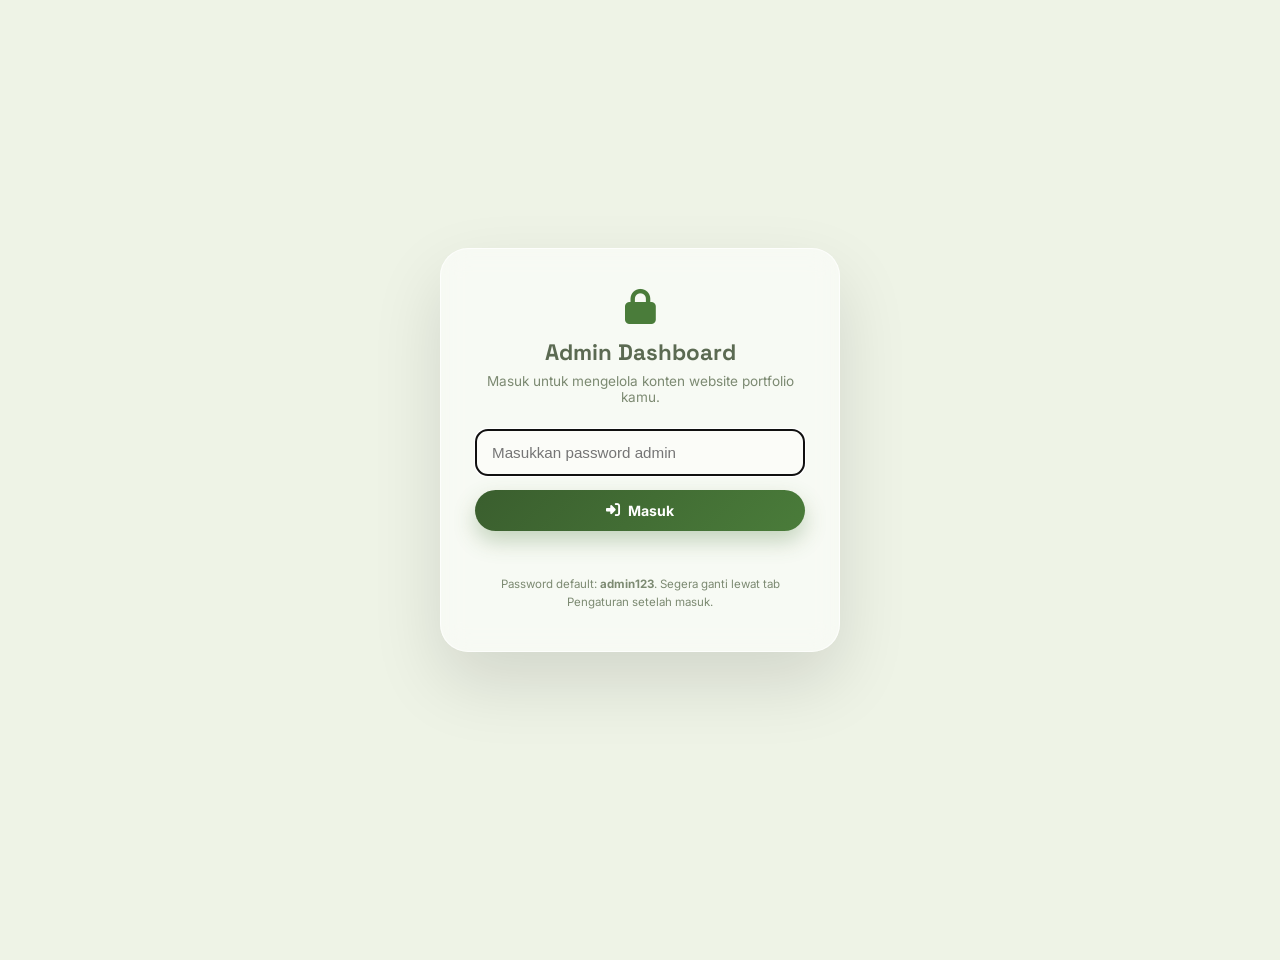
==== portfolio/admin.html @ 391df748 "dashboard admin" ====
<!DOCTYPE html>
<html lang="id">
<head>
<meta charset="UTF-8">
<meta name="viewport" content="width=device-width, initial-scale=1.0">
<title>Admin Dashboard — Rhiziqo Adjie Syahputra</title>
<meta name="robots" content="noindex, nofollow">

<link rel="preconnect" href="https://fonts.googleapis.com">
<link rel="preconnect" href="https://fonts.gstatic.com" crossorigin>
<link href="https://fonts.googleapis.com/css2?family=Space+Grotesk:wght@400;500;600;700&family=Inter:wght@400;500;600;700&display=swap" rel="stylesheet">
<link rel="stylesheet" href="https://cdnjs.cloudflare.com/ajax/libs/font-awesome/6.5.1/css/all.min.css">

<link rel="stylesheet" href="assets/css/style.css">
<link rel="stylesheet" href="assets/css/admin.css">
</head>
<body class="admin-body">

<!-- ===== LOGIN ===== -->
<div class="admin-login-wrap" id="loginWrap">
  <div class="admin-login-card">
    <i class="fa-solid fa-lock lock-icon"></i>
    <h1>Admin Dashboard</h1>
    <p class="sub">Masuk untuk mengelola konten website portfolio kamu.</p>
    <form id="loginForm">
      <input type="password" id="loginPassword" placeholder="Masukkan password admin" required autofocus>
      <button type="submit" class="btn-admin-primary">
        <i class="fa-solid fa-right-to-bracket"></i> Masuk
      </button>
    </form>
    <p class="admin-login-error" id="loginError"></p>
    <p class="admin-login-hint">Password default: <strong>admin123</strong>. Segera ganti lewat tab Pengaturan setelah masuk.</p>
  </div>
</div>

<!-- ===== DASHBOARD ===== -->
<div id="adminShell" style="display:none;">

  <div class="admin-topbar">
    <span class="logo">RAS — Admin Dashboard</span>
    <div class="admin-topbar-actions">
      <a href="index.html" target="_blank"><i class="fa-solid fa-arrow-up-right-from-square"></i> Lihat Website</a>
      <button id="logoutBtn"><i class="fa-solid fa-right-from-bracket"></i> Keluar</button>
    </div>
  </div>

  <div class="admin-shell" id="adminShellGrid">
    <aside class="admin-sidebar">
      <button class="admin-nav-btn active" data-panel="panel-profile"><i class="fa-solid fa-user"></i> Profil &amp; About</button>
      <button class="admin-nav-btn" data-panel="panel-contact"><i class="fa-solid fa-address-book"></i> Kontak</button>
      <button class="admin-nav-btn" data-panel="panel-experience"><i class="fa-solid fa-briefcase"></i> Experience</button>
      <button class="admin-nav-btn" data-panel="panel-projects"><i class="fa-solid fa-diagram-project"></i> Projects</button>
      <button class="admin-nav-btn" data-panel="panel-certificates"><i class="fa-solid fa-certificate"></i> Certificate</button>
      <button class="admin-nav-btn" data-panel="panel-skills"><i class="fa-solid fa-layer-group"></i> Skills</button>
      <button class="admin-nav-btn" data-panel="panel-publish"><i class="fa-solid fa-cloud-arrow-up"></i> Publish</button>
      <button class="admin-nav-btn" data-panel="panel-settings"><i class="fa-solid fa-gear"></i> Pengaturan</button>
    </aside>

    <main class="admin-main">

      <!-- ===== PROFILE & ABOUT ===== -->
      <section class="admin-panel active" id="panel-profile">
        <div class="admin-card">
          <h2>Identitas &amp; Statistik</h2>
          <p class="hint">Nama yang tampil di halaman Hero, path file CV, dan angka statistik di bagian About.</p>
          <div class="field-grid">
            <div class="field"><label>Nama Baris 1</label><input type="text" id="f_name1"></div>
            <div class="field"><label>Nama Baris 2</label><input type="text" id="f_name2"></div>
          </div>
          <div class="field">
            <label>Path File CV</label>
            <input type="text" id="f_cv">
            <small>Unggah file PDF ke folder <code>assets/</code> lalu tulis nama filenya di sini.</small>
          </div>
          <div class="field-grid">
            <div class="field"><label>Tahun Belajar</label><input type="number" id="f_stat_years"></div>
            <div class="field"><label>Project Selesai</label><input type="number" id="f_stat_projects"></div>
            <div class="field"><label>Sertifikat</label><input type="number" id="f_stat_certs"></div>
          </div>
        </div>

        <div class="admin-card">
          <h2>Teks Hero &amp; About</h2>
          <p class="hint">Isi untuk kedua bahasa (ID/EN) — tombol bahasa di navbar akan menampilkan versi yang sesuai.</p>
          <div class="tabs-lang">
            <button type="button" class="active" data-lang="id">Bahasa Indonesia</button>
            <button type="button" data-lang="en">English</button>
          </div>

          <div class="lang-block active" id="lang_id">
            <div class="field"><label>Sapaan (mis. "Halo, saya")</label><input type="text" id="f_id_greeting"></div>
            <div class="field"><label>Awalan Peran (mis. "We are")</label><input type="text" id="f_id_we"></div>
            <div class="field"><label>Peran Berjalan (pisahkan dengan koma)</label><input type="text" id="f_id_roles" placeholder="Web Development, Data Analyst, UI/UX Designer"></div>
            <div class="field"><label>Deskripsi Hero</label><textarea id="f_id_desc" rows="3"></textarea></div>
            <div class="field"><label>Paragraf About 1</label><textarea id="f_id_p1" rows="3"></textarea></div>
            <div class="field"><label>Paragraf About 2</label><textarea id="f_id_p2" rows="3"></textarea></div>
            <div class="field"><label>Teks Footer (hak cipta)</label><input type="text" id="f_id_footer"></div>
          </div>

          <div class="lang-block" id="lang_en">
            <div class="field"><label>Greeting (e.g. "Hello, I'm")</label><input type="text" id="f_en_greeting"></div>
            <div class="field"><label>Role Prefix (e.g. "I am a")</label><input type="text" id="f_en_we"></div>
            <div class="field"><label>Typed Roles (comma separated)</label><input type="text" id="f_en_roles"></div>
            <div class="field"><label>Hero Description</label><textarea id="f_en_desc" rows="3"></textarea></div>
            <div class="field"><label>About Paragraph 1</label><textarea id="f_en_p1" rows="3"></textarea></div>
            <div class="field"><label>About Paragraph 2</label><textarea id="f_en_p2" rows="3"></textarea></div>
            <div class="field"><label>Footer Text (copyright)</label><input type="text" id="f_en_footer"></div>
          </div>

          <div class="admin-actions-row">
            <button class="btn-admin-primary" id="saveProfileBtn"><i class="fa-solid fa-floppy-disk"></i> Simpan Profil &amp; About</button>
          </div>
        </div>
      </section>

      <!-- ===== CONTACT ===== -->
      <section class="admin-panel" id="panel-contact">
        <div class="admin-card">
          <h2>Informasi Kontak</h2>
          <p class="hint">Tampil di bagian Contact halaman utama.</p>
          <div class="field-grid">
            <div class="field"><label>Email</label><input type="text" id="f_email"></div>
            <div class="field"><label>Nomor Telepon</label><input type="text" id="f_phone"></div>
          </div>
          <div class="field"><label>Lokasi</label><input type="text" id="f_location"></div>
          <div class="field-grid">
            <div class="field"><label>LinkedIn URL</label><input type="text" id="f_linkedin"></div>
            <div class="field"><label>Instagram URL</label><input type="text" id="f_instagram"></div>
          </div>
          <div class="field"><label>GitHub URL</label><input type="text" id="f_github"></div>
          <div class="admin-actions-row">
            <button class="btn-admin-primary" id="saveContactBtn"><i class="fa-solid fa-floppy-disk"></i> Simpan Kontak</button>
          </div>
        </div>
      </section>

      <!-- ===== EXPERIENCE ===== -->
      <section class="admin-panel" id="panel-experience">
        <div class="admin-card">
          <h2>Experience &amp; Education</h2>
          <p class="hint">Urutan kartu di sini sama dengan urutan tampil di timeline halaman utama.</p>
          <div class="item-list" id="experienceList"></div>
          <div class="admin-actions-row">
            <button class="btn-admin-outline" id="addExperienceBtn"><i class="fa-solid fa-plus"></i> Tambah Pengalaman</button>
            <button class="btn-admin-primary" id="saveExperienceBtn"><i class="fa-solid fa-floppy-disk"></i> Simpan Semua Pengalaman</button>
          </div>
        </div>
      </section>

      <!-- ===== PROJECTS ===== -->
      <section class="admin-panel" id="panel-projects">
        <div class="admin-card">
          <h2>Projects</h2>
          <p class="hint">Gambar pertama pada daftar "URL Gambar" jadi thumbnail utama; sisanya bisa digeser di kartu project.</p>
          <div class="item-list" id="projectsList"></div>
          <div class="admin-actions-row">
            <button class="btn-admin-outline" id="addProjectBtn"><i class="fa-solid fa-plus"></i> Tambah Project</button>
            <button class="btn-admin-primary" id="saveProjectsBtn"><i class="fa-solid fa-floppy-disk"></i> Simpan Semua Project</button>
          </div>
        </div>
      </section>

      <!-- ===== CERTIFICATES ===== -->
      <section class="admin-panel" id="panel-certificates">
        <div class="admin-card">
          <h2>Certificate</h2>
          <p class="hint">Kategori menentukan filter di halaman utama, contoh: internship, training, certification.</p>
          <div class="item-list" id="certificatesList"></div>
          <div class="admin-actions-row">
            <button class="btn-admin-outline" id="addCertificateBtn"><i class="fa-solid fa-plus"></i> Tambah Sertifikat</button>
            <button class="btn-admin-primary" id="saveCertificatesBtn"><i class="fa-solid fa-floppy-disk"></i> Simpan Semua Sertifikat</button>
          </div>
        </div>
      </section>

      <!-- ===== SKILLS ===== -->
      <section class="admin-panel" id="panel-skills">
        <div class="admin-card">
          <h2>Tech Stack &amp; Software</h2>
          <p class="hint">Gunakan nama kelas ikon dari <a href="https://fontawesome.com/search" target="_blank" rel="noopener">Font Awesome</a>, contoh: fa-brands fa-react.</p>
          <div class="item-list" id="skillsList"></div>
          <div class="admin-actions-row">
            <button class="btn-admin-outline" id="addSkillBtn"><i class="fa-solid fa-plus"></i> Tambah Skill</button>
            <button class="btn-admin-primary" id="saveSkillsBtn"><i class="fa-solid fa-floppy-disk"></i> Simpan Semua Skill</button>
          </div>
        </div>
      </section>

      <!-- ===== PUBLISH ===== -->
      <section class="admin-panel" id="panel-publish">
        <div class="admin-card">
          <h2>Publish Perubahan</h2>
          <div class="warn-box">
            <strong>Penting:</strong> website ini adalah situs statis tanpa server/database. Semua perubahan di dashboard ini
            tersimpan di penyimpanan browser (localStorage) perangkat yang kamu pakai sekarang — jadi hanya kamu yang bisa
            melihatnya lewat browser ini, dan pengunjung lain belum melihat perubahan tersebut. Untuk membuat perubahan
            tampil permanen bagi semua orang, unduh file <code>data.js</code> terbaru lalu ganti file lama di server/hosting kamu.
          </div>
          <ol class="publish-steps">
            <li>Klik <strong>"Lihat Preview"</strong> untuk mengecek tampilan sebelum dipublikasikan.</li>
            <li>Klik <strong>"Unduh data.js"</strong> — file ini berisi semua konten terbaru (Experience, Projects, Certificate, Skills, teks ID/EN).</li>
            <li>Ganti file <code>assets/js/data.js</code> di folder website/hosting kamu dengan file yang baru diunduh.</li>
            <li>Upload ulang ke hosting (atau commit &amp; push jika pakai GitHub Pages/Netlify/Vercel).</li>
          </ol>
          <div class="admin-actions-row">
            <button class="btn-admin-outline" id="previewBtn"><i class="fa-solid fa-eye"></i> Lihat Preview</button>
            <button class="btn-admin-primary" id="downloadDataJsBtn"><i class="fa-solid fa-download"></i> Unduh data.js</button>
            <button class="btn-admin-danger" id="resetBtn"><i class="fa-solid fa-rotate-left"></i> Reset ke Default</button>
          </div>
        </div>
      </section>

      <!-- ===== SETTINGS ===== -->
      <section class="admin-panel" id="panel-settings">
        <div class="admin-card">
          <h2>Ganti Password Admin</h2>
          <p class="hint">Password hanya tersimpan di browser ini (bukan sistem login server). Gunakan sekadar sebagai penghalang ringan agar orang lain tidak iseng mengubah isi website.</p>
          <div class="field-grid">
            <div class="field"><label>Password Saat Ini</label><input type="password" id="f_current_pass"></div>
            <div class="field"><label>Password Baru</label><input type="password" id="f_new_pass"></div>
          </div>
          <div class="admin-actions-row">
            <button class="btn-admin-primary" id="changePassBtn"><i class="fa-solid fa-key"></i> Ganti Password</button>
          </div>
          <p class="admin-login-error" id="passMsg"></p>
        </div>
      </section>

    </main>
  </div>
</div>

<div class="admin-toast" id="adminToast"></div>

<script src="assets/js/data.js"></script>
<script src="assets/js/admin.js"></script>
</body>
</html>
---- portfolio/assets/css/style.css ----
:root{
  /* ---- color tokens (light) ---- */
  --bg: #eef3e6;
  --bg-soft: #e6eedb;
  --text-main: #f7faf2;
  --text-body: #5b6a52;
  --text-muted: #7c8a72;
  --accent: #5fd17a;
  --accent-2: #4a7c3a;
  --accent-dark: #3a5e2e;
  --card-bg: rgba(255,255,255,0.55);
  --card-border: rgba(255,255,255,0.7);
  --glow: rgba(95,209,122,0.55);
  --nav-bg: rgba(255,255,255,0.55);
  --hero-heading: #2c3a22;     

  --font-display: 'Space Grotesk', sans-serif;
  --font-body: 'Inter', sans-serif;

  --radius-lg: 28px;
  --radius-md: 18px;
  --radius-sm: 12px;
  --transition: .35s cubic-bezier(.4,0,.2,1);
}

[data-theme="dark"]{
  --bg: #0e140a;
  --bg-soft: #131c0c;
  --text-main: #f3f7ee;
  --text-body: #b9c4ad;
  --text-muted: #7e8c72;
  --accent: #6fe389;
  --accent-2: #5fd17a;
  --accent-dark: #2f4a26;
  --card-bg: rgba(255,255,255,0.04);
  --card-border: rgba(255,255,255,0.08);
  --glow: rgba(111,227,137,0.35);
  --nav-bg: rgba(20,28,14,0.6);
  --hero-heading: #f3f7ee;       
}

@media (max-width:700px){
  [data-theme="dark"]{
    --bg: #060a04;
    --bg-soft: #0a0f06;
    --card-bg: rgba(255,255,255,0.03);
  }
  [data-theme="dark"] .blob{opacity:.22;}
}

*{margin:0;padding:0;box-sizing:border-box;}
html{scroll-behavior:smooth;}
body{
  font-family: var(--font-body);
  background: var(--bg);
  color: var(--text-body);
  overflow-x:hidden;
  transition: background var(--transition), color var(--transition);
}
img{max-width:100%;display:block;}
a{text-decoration:none;color:inherit;}
ul{list-style:none;}
button{font-family:inherit;border:none;background:none;cursor:pointer;}

::selection{background:var(--accent);color:#0e140a;}

/* ---------------- background blobs ---------------- */
.bg-decor{position:fixed;inset:0;z-index:-2;overflow:hidden;pointer-events:none;}
.blob{position:absolute;border-radius:50%;filter:blur(90px);opacity:.5;}
.blob-1{width:520px;height:520px;background:var(--accent);top:-180px;left:-150px;animation:float1 18s ease-in-out infinite;}
.blob-2{width:480px;height:480px;background:var(--accent-2);bottom:-200px;right:-150px;animation:float2 20s ease-in-out infinite;}
@keyframes float1{0%,100%{transform:translate(0,0)}50%{transform:translate(60px,40px)}}
@keyframes float2{0%,100%{transform:translate(0,0)}50%{transform:translate(-50px,-40px)}}

/* ---------------- star + network canvas (seluruh halaman) ---------------- */
.star-canvas{
  position:fixed;inset:0;
  width:100vw;height:100vh;
  z-index:-1;
  pointer-events:none;
}

/* ---------------- social rail ---------------- */
.social-rail{
  position:fixed;left:42px;top:50%;transform:translateY(-50%);
  display:flex;flex-direction:column;align-items:center;gap:22px;
  z-index:40;
}
.social-rail a{
  width:42px;height:42px;border-radius:50%;
  border:1.5px solid var(--accent);
  display:flex;align-items:center;justify-content:center;
  color:var(--accent-dark);font-size:16px;
  transition:var(--transition);
}
[data-theme="dark"] .social-rail a{color:var(--accent);}
.social-rail a:hover{background:var(--accent);color:#0e140a;transform:translateY(-4px);}
.rail-line{width:1.5px;height:90px;background:linear-gradient(to bottom, var(--accent), transparent);}

@media (max-width:900px){.social-rail{display:none;}}

/* ================= NAVBAR ================= */
.navbar-wrap{position:fixed;top:18px;left:0;right:0;display:flex;justify-content:center;z-index:100;padding:0 20px;}
.navbar{
  width:100%;max-width:1140px;
  display:flex;align-items:center;justify-content:space-between;
  padding:14px 24px;border-radius:100px;
  background:var(--nav-bg);
  border:1px solid var(--card-border);
  backdrop-filter:blur(18px);-webkit-backdrop-filter:blur(18px);
  box-shadow:0 8px 30px rgba(0,0,0,0.06);
  transition:var(--transition);
}
.logo{
  font-family:var(--font-display);font-weight:700;font-size:1.4rem;letter-spacing:1px;
  background:linear-gradient(110deg, var(--accent-dark), var(--accent), var(--accent-2), var(--accent-dark));
  background-size:250% auto;
  -webkit-background-clip:text;background-clip:text;color:transparent;
  position:relative;display:inline-flex;align-items:center;gap:4px;
  animation:logoShimmer 5s linear infinite;
  transition:transform var(--transition), filter var(--transition);
}
.logo:hover{transform:scale(1.05);filter:drop-shadow(0 0 10px var(--glow));}
@keyframes logoShimmer{
  0%{background-position:0% center;}
  100%{background-position:250% center;}
}
.logo-dot{
  width:7px;height:7px;border-radius:50%;flex-shrink:0;
  background:var(--accent);box-shadow:0 0 10px var(--glow);
  animation:logoDotPulse 1.8s ease-in-out infinite;
}
@keyframes logoDotPulse{
  0%,100%{opacity:.45;transform:scale(.75);}
  50%{opacity:1;transform:scale(1.2);}
}
.nav-links{display:flex;gap:34px;}
.nav-link{
  font-size:.95rem;font-weight:500;color:var(--text-body);position:relative;padding-bottom:4px;
  transition:color var(--transition);
}
.nav-link::after{
  content:'';position:absolute;left:0;bottom:0;width:0;height:2px;background:var(--accent-2);
  transition:width var(--transition);
}
.nav-link:hover{color:var(--accent-dark);}
[data-theme="dark"] .nav-link:hover{color:var(--accent);}
.nav-link.active{color:var(--accent-dark);font-weight:600;}
[data-theme="dark"] .nav-link.active{color:var(--accent);}
.nav-link.active::after{width:100%;}

.nav-actions{display:flex;align-items:center;gap:10px;}
.icon-btn{
  width:38px;height:38px;border-radius:50%;display:flex;align-items:center;justify-content:center;
  color:var(--text-body);border:1px solid var(--card-border);transition:var(--transition);
}
.icon-btn:hover{background:var(--accent);color:#0e140a;}
.lang-btn{
  width:38px;height:38px;border-radius:50%;border:1px solid var(--card-border);
  font-size:.8rem;font-weight:700;color:var(--text-body);transition:var(--transition);
}
.lang-btn:hover{background:var(--accent);color:#0e140a;}

/* burger animasi jadi X saat menu terbuka */
.burger{display:none;flex-direction:column;gap:5px;width:26px;}
.burger span{height:2px;width:100%;background:var(--text-body);border-radius:2px;transition:var(--transition);transform-origin:center;}
.burger.open span:nth-child(1){transform:translateY(7px) rotate(45deg);}
.burger.open span:nth-child(2){opacity:0;}
.burger.open span:nth-child(3){transform:translateY(-7px) rotate(-45deg);}

@media (max-width:860px){
  .nav-links{
    position:absolute;top:calc(100% + 14px);left:0;right:0;
    flex-direction:column;background:var(--nav-bg);backdrop-filter:blur(18px);
    border-radius:24px;padding:18px;gap:14px;border:1px solid var(--card-border);
    box-shadow:0 12px 30px rgba(0,0,0,0.08);
    opacity:0;visibility:hidden;transform:translateY(-10px);
    transition:var(--transition);
  }
  .nav-links.open{opacity:1;visibility:visible;transform:translateY(0);}
  .burger{display:flex;}
}

/* ================= SECTION BASE ================= */
.section{
  max-width:1180px;margin:0 auto;padding:140px 24px 90px;position:relative;
}
.section-eyebrow{
  font-size:.85rem;letter-spacing:3px;text-transform:uppercase;color:var(--accent-dark);font-weight:600;margin-bottom:10px;
}
[data-theme="dark"] .section-eyebrow{color:var(--accent);}
.section-title{
  font-family:var(--font-display);font-size:2.4rem;color:var(--text-body);font-weight:700;
  margin-bottom:50px;position:relative;display:inline-block;padding-bottom:16px;
}
[data-theme="dark"] .section-title{color:var(--text-main);}
.section-title::after{
  content:'';position:absolute;left:0;bottom:0;width:64px;height:4px;border-radius:4px;
  background:linear-gradient(135deg,var(--accent-dark),var(--accent-2));
}
[data-theme="dark"] .section-title::after{background:linear-gradient(135deg,var(--accent-2),var(--accent));}
.subsection-title{
  font-family:var(--font-display);font-size:1.6rem;color:var(--text-body);font-weight:700;
  margin-bottom:24px;position:relative;display:inline-block;padding-bottom:12px;
}
[data-theme="dark"] .subsection-title{color:var(--text-main);}
.subsection-title::after{
  content:'';position:absolute;left:0;bottom:0;width:46px;height:3px;border-radius:4px;
  background:linear-gradient(135deg,var(--accent-dark),var(--accent-2));
}
[data-theme="dark"] .subsection-title::after{background:linear-gradient(135deg,var(--accent-2),var(--accent));}

/* ================= HERO ================= */
.hero{
  min-height:100vh;display:flex;align-items:center;justify-content:space-between;
  gap:40px;padding-top:170px;flex-wrap:wrap;
}
.hero-text{max-width:600px;}
.eyebrow{color:var(--text-muted);font-size:1.05rem;margin-bottom:12px;}
.hero-text h1{
  font-family:var(--font-display);font-weight:700;line-height:1.05;
}
/* Nama hero — otomatis menyesuaikan kontras tema terang/gelap */
.line-1{display:block;font-size:3.6rem;color:var(--hero-heading);transition:color var(--transition);}
.line-2{display:block;font-size:3.6rem;color:var(--accent-2);}
[data-theme="dark"] .line-2{color:var(--accent);}

.role-line{font-size:1.3rem;color:var(--text-body);margin:18px 0 16px;font-weight:500;min-height:1.6em;}
.typed-text{color:var(--accent-dark);font-weight:600;}
[data-theme="dark"] .typed-text{color:var(--accent);}
.cursor{display:inline-block;margin-left:2px;color:var(--accent-2);animation:blink 1s step-end infinite;}
@keyframes blink{50%{opacity:0;}}

.hero-desc{font-size:1.02rem;line-height:1.8;max-width:520px;margin-bottom:34px;}

.hero-actions{display:flex;gap:16px;flex-wrap:wrap;}
.btn{
  display:inline-flex;align-items:center;gap:10px;
  padding:15px 30px;border-radius:100px;font-weight:600;font-size:.95rem;
  transition:var(--transition);
}
.btn-primary{
  background:linear-gradient(135deg, var(--accent-dark), var(--accent-2));
  color:#f5fbf0;box-shadow:0 10px 25px rgba(74,124,58,0.35);
}
.btn-primary:hover{transform:translateY(-3px);box-shadow:0 14px 30px rgba(74,124,58,0.45);}
.btn-outline{
  background:transparent;color:var(--text-body);border:1.5px solid var(--card-border);
}
[data-theme="dark"] .btn-outline{color:var(--text-main);}
.btn-outline:hover{border-color:var(--accent-2);color:var(--accent-dark);transform:translateY(-3px);}
[data-theme="dark"] .btn-outline:hover{color:var(--accent);}
.btn.full{width:100%;justify-content:center;}

/* ---- foto hero: zona lebih besar agar "mendekat" terasa lebih cepat ---- */
.hero-photo-zone{padding:34px;flex-shrink:0;}
.hero-photo{position:relative;width:420px;height:420px;}
.photo-ring{
  width:100%;height:100%;border-radius:50%;overflow:hidden;position:relative;z-index:2;
  border:4px solid rgba(255,255,255,0.5);
  transition:transform .5s cubic-bezier(.4,0,.2,1), filter .5s ease;
}
.photo-ring img{width:100%;height:100%;object-fit:cover;}
.hero-photo-zone:hover .photo-ring{
  transform:scale(1.06);
  filter:saturate(1.35) brightness(1.1);
  box-shadow:0 0 50px var(--glow);
}
.ring-glow{
  position:absolute;inset:-14px;border-radius:50%;z-index:1;
  background:radial-gradient(circle, transparent 60%, var(--glow) 100%);
  filter:blur(10px);animation:pulseGlow 4s ease-in-out infinite;
  transition:opacity .5s, transform .5s;
}
.hero-photo-zone:hover .ring-glow{opacity:1;transform:scale(1.15);}
@keyframes pulseGlow{0%,100%{opacity:.6;transform:scale(1);}50%{opacity:1;transform:scale(1.03);}}
.ring-particle{position:absolute;border-radius:50%;background:var(--accent);opacity:.7;}
.p1{width:14px;height:14px;top:8%;right:4%;animation:orbit1 7s linear infinite;}
.p2{width:10px;height:10px;bottom:10%;left:0%;animation:orbit2 9s linear infinite;}
.p3{width:8px;height:8px;top:46%;right:-3%;animation:orbit1 11s linear infinite reverse;}
@keyframes orbit1{0%{transform:translate(0,0);}50%{transform:translate(14px,-18px);}100%{transform:translate(0,0);}}
@keyframes orbit2{0%{transform:translate(0,0);}50%{transform:translate(-12px,16px);}100%{transform:translate(0,0);}}

.scroll-cue{
  position:absolute;bottom:30px;left:50%;transform:translateX(-50%);
  width:40px;height:40px;border-radius:50%;border:1.5px solid var(--card-border);
  display:flex;align-items:center;justify-content:center;color:var(--text-muted);
  animation:bounce 2s ease-in-out infinite;
}
@keyframes bounce{0%,100%{transform:translate(-50%,0);}50%{transform:translate(-50%,8px);}}

@media (max-width:1000px){
  .hero{flex-direction:column-reverse;text-align:center;padding-top:150px;justify-content:center;}
  .hero-text{max-width:100%;}
  .hero-desc{margin-left:auto;margin-right:auto;}
  .hero-actions{justify-content:center;}
  .hero-photo{width:280px;height:280px;}
  .line-1,.line-2{font-size:2.6rem;}
}

.about-frame{
  position:relative;
  display:grid;grid-template-columns:360px 1fr;gap:50px;align-items:center;
  background:var(--card-bg);border:1px solid var(--card-border);border-radius:var(--radius-lg);
  padding:34px;backdrop-filter:blur(12px);
  transition:box-shadow .25s ease, border-color .25s ease, transform .15s ease-out;
  will-change:transform;
}
.about-frame:hover{box-shadow:0 30px 70px rgba(0,0,0,0.16);border-color:var(--card-border);}
.frame-glow{
  position:absolute;inset:0;border-radius:inherit;z-index:0;pointer-events:none;
  background:radial-gradient(480px circle at var(--mx,50%) var(--my,50%), var(--glow), transparent 65%);
  opacity:0;transition:opacity .35s ease;
}
.about-frame:hover .frame-glow{opacity:1;}
.about-frame-photo,.about-frame-content{position:relative;z-index:1;}
.about-frame-photo img{
  width:100%;aspect-ratio:5/6;object-fit:cover;border-radius:var(--radius-md);
}
.about-stats{display:flex;justify-content:space-between;margin-top:18px;}
.stat{text-align:center;}
.stat-num{display:block;font-family:var(--font-display);font-size:1.8rem;font-weight:700;color:var(--accent-dark);}
[data-theme="dark"] .stat-num{color:var(--accent);}
.stat-label{font-size:.78rem;color:var(--text-muted);}

.about-frame-content p{margin-bottom:18px;line-height:1.85;}

@media (max-width:860px){
  .about-frame{grid-template-columns:1fr;transform:none !important;padding:26px;}
}

/* ================= SKILLS / TECH STACK & SOFTWARE ================= */
.skills-section{margin-top:90px;}
.skills-grid{grid-template-columns:repeat(auto-fill, minmax(155px,1fr));}
.skill-card{
  position:relative;background:var(--card-bg);border:1px solid var(--card-border);
  border-radius:var(--radius-md);padding:26px 16px;text-align:center;
  transition:var(--transition);overflow:hidden;
}
.skill-card:hover{transform:translateY(-7px);box-shadow:0 18px 36px rgba(0,0,0,0.12);border-color:var(--accent-2);}
.skill-card i{font-size:2rem;margin-bottom:14px;display:block;transition:var(--transition);}
.skill-card:hover i{transform:scale(1.18) rotate(-4deg);}
.skill-name{font-weight:600;font-size:.9rem;color:var(--text-body);margin-bottom:12px;display:block;}
[data-theme="dark"] .skill-name{color:var(--text-main);}
.skill-level{
  display:inline-block;font-size:.65rem;font-weight:700;letter-spacing:.5px;text-transform:uppercase;
  padding:4px 13px;border-radius:100px;
}
.skill-level.beginner{background:rgba(124,138,114,.18);color:var(--text-muted);}
.skill-level.intermediate{background:rgba(74,124,58,.16);color:var(--accent-dark);}
[data-theme="dark"] .skill-level.intermediate{color:var(--accent);background:rgba(111,227,137,.14);}
.skill-level.advanced{background:rgba(95,209,122,.2);color:var(--accent-2);}
.skill-level.expert{background:linear-gradient(135deg,var(--accent-dark),var(--accent-2));color:#fff;}

/* ================= FILTER BAR (dipakai: skills, projects, certificate) ================= */
.filter-bar{display:flex;gap:12px;margin-bottom:36px;flex-wrap:wrap;}
.filter-btn{
  padding:10px 22px;border-radius:100px;border:1px solid var(--card-border);
  font-size:.85rem;font-weight:600;color:var(--text-body);transition:var(--transition);
}
[data-theme="dark"] .filter-btn{color:var(--text-main);}
.filter-btn.active, .filter-btn:hover{background:var(--accent-2);color:#fff;border-color:var(--accent-2);}

.grid{display:grid;gap:30px;}

/* ================= EXPERIENCE — ZIG-ZAG TIMELINE ================= */
.timeline{position:relative;padding:30px 0 10px;}
.timeline::before{
  content:'';position:absolute;left:50%;top:0;bottom:0;width:2px;transform:translateX(-50%);
  background:linear-gradient(to bottom, transparent, var(--accent-2) 8%, var(--accent-2) 92%, transparent);
}
.timeline-item{position:relative;width:50%;padding-bottom:64px;}
.timeline-item:last-child{padding-bottom:0;}
.timeline-item:nth-child(odd){padding-right:55px;text-align:right;}
.timeline-item:nth-child(even){margin-left:50%;padding-left:55px;text-align:left;}

.timeline-dot{
  position:absolute;top:30px;width:26px;height:26px;border-radius:50%;
  background:var(--bg);border:3px solid var(--accent-2);display:flex;align-items:center;justify-content:center;
  color:var(--accent-2);font-size:.75rem;z-index:2;box-shadow:0 0 0 6px var(--glow);
}
.timeline-item:nth-child(odd) .timeline-dot{right:-13px;}
.timeline-item:nth-child(even) .timeline-dot{left:-13px;}

.timeline-card{
  text-align:left;display:inline-block;width:100%;
  background:var(--card-bg);border:1px solid var(--card-border);border-radius:var(--radius-md);
  padding:26px 28px;backdrop-filter:blur(10px);transition:var(--transition);position:relative;
}
.timeline-item:nth-child(odd) .timeline-card:hover{transform:translateX(-6px);}
.timeline-item:nth-child(even) .timeline-card:hover{transform:translateX(6px);}
.timeline-card:hover{box-shadow:0 18px 36px rgba(0,0,0,0.1);border-color:var(--accent-2);}

.timeline-icon{
  width:42px;height:42px;border-radius:12px;margin-bottom:14px;
  background:linear-gradient(135deg, var(--accent-dark), var(--accent-2));
  display:flex;align-items:center;justify-content:center;color:#fff;font-size:1.1rem;
}
.timeline-year{font-size:.78rem;font-weight:700;color:var(--accent-dark);letter-spacing:1px;text-transform:uppercase;}
[data-theme="dark"] .timeline-year{color:var(--accent);}
.timeline-title{font-family:var(--font-display);font-size:1.2rem;font-weight:700;margin:6px 0 2px;color:var(--text-body);}
[data-theme="dark"] .timeline-title{color:var(--text-main);}
.timeline-role{font-size:.88rem;color:var(--accent-dark);font-weight:600;margin-bottom:10px;display:block;}
[data-theme="dark"] .timeline-role{color:var(--accent);}
.timeline-desc{font-size:.92rem;line-height:1.7;margin-bottom:14px;}
.timeline-tags{display:flex;flex-wrap:wrap;gap:8px;}
.timeline-item:nth-child(odd) .timeline-tags{justify-content:flex-end;}
.timeline-tags span{
  font-size:.7rem;font-weight:600;padding:5px 12px;border-radius:100px;
  background:var(--bg-soft);color:var(--accent-dark);
}
[data-theme="dark"] .timeline-tags span{color:var(--accent);}

@media (max-width:760px){
  .timeline::before{left:20px;}
  .timeline-item, .timeline-item:nth-child(odd), .timeline-item:nth-child(even){
    width:100%;margin-left:0;text-align:left !important;padding-left:50px !important;padding-right:0 !important;
  }
  .timeline-item:nth-child(odd) .timeline-dot,.timeline-item:nth-child(even) .timeline-dot{left:8px;right:auto;}
  .timeline-item:nth-child(odd) .timeline-tags{justify-content:flex-start;}
  .timeline-item:nth-child(odd) .timeline-card:hover,.timeline-item:nth-child(even) .timeline-card:hover{transform:translateX(4px);}
}

/* ================= PROJECTS — CAROUSEL ================= */
.carousel-wrap{position:relative;display:flex;align-items:center;gap:18px;}
.carousel-track{
  display:flex;gap:30px;overflow-x:auto;scroll-behavior:smooth;scroll-snap-type:x mandatory;
  padding:6px 4px 22px;flex:1;scrollbar-width:none;
}
.carousel-track::-webkit-scrollbar{display:none;}
.carousel-track .project-card{flex:0 0 400px;scroll-snap-align:start;}
.carousel-arrow{
  width:48px;height:48px;border-radius:50%;flex-shrink:0;
  background:var(--card-bg);border:1px solid var(--card-border);
  display:flex;align-items:center;justify-content:center;color:var(--text-body);
  transition:var(--transition);
}
[data-theme="dark"] .carousel-arrow{color:var(--text-main);}
.carousel-arrow:hover{background:var(--accent-2);color:#fff;border-color:var(--accent-2);}
@media (max-width:900px){
  .carousel-track .project-card{flex-basis:340px;}
}
@media (max-width:700px){
  .carousel-arrow{display:none;}
  .carousel-track{gap:18px;padding:6px 2px 18px;}
  .carousel-track .project-card{flex:0 0 100%;}
}

.project-card{
  background:var(--card-bg);border:1px solid var(--card-border);border-radius:var(--radius-md);
  overflow:hidden;transition:var(--transition);
}
.project-card:hover{transform:translateY(-8px);box-shadow:0 18px 40px rgba(0,0,0,0.1);}
.project-thumb{aspect-ratio:16/10;overflow:hidden;position:relative;}
.project-thumb img{width:100%;height:100%;object-fit:cover;transition:transform .5s ease;}
.project-card:hover .project-thumb img{transform:scale(1.05);}

/* tombol slide gambar internal (di tengah card, seperti referensi) */
.thumb-arrow{
  position:absolute;top:50%;transform:translateY(-50%);width:38px;height:38px;border-radius:50%;
  background:rgba(14,20,10,0.55);color:#fff;display:flex;align-items:center;justify-content:center;
  font-size:.85rem;z-index:3;opacity:0;transition:var(--transition);
}
.project-thumb:hover .thumb-arrow{opacity:1;}
.thumb-arrow.left{left:12px;}
.thumb-arrow.right{right:12px;}
.thumb-arrow:hover{background:var(--accent-2);}
.thumb-dots{
  position:absolute;bottom:10px;left:0;right:0;display:flex;justify-content:center;gap:6px;z-index:3;
}
.thumb-dots .dot{width:6px;height:6px;border-radius:50%;background:rgba(255,255,255,0.55);transition:var(--transition);}
.thumb-dots .dot.active{background:#fff;width:18px;border-radius:4px;}

.project-body{padding:24px 26px;}
.project-title{font-family:var(--font-display);font-size:1.15rem;font-weight:700;margin-bottom:8px;color:var(--text-body);}
[data-theme="dark"] .project-title{color:var(--text-main);}
.project-desc{font-size:.9rem;line-height:1.65;margin-bottom:16px;}
.project-tags{display:flex;gap:8px;flex-wrap:wrap;margin-bottom:18px;}
.project-tags span{
  font-size:.72rem;font-weight:600;padding:5px 12px;border-radius:100px;
  background:var(--bg-soft);color:var(--accent-dark);
}
[data-theme="dark"] .project-tags span{color:var(--accent);}
.project-links{display:flex;gap:18px;}
.project-links a{font-size:.85rem;font-weight:600;color:var(--accent-dark);display:flex;align-items:center;gap:6px;}
[data-theme="dark"] .project-links a{color:var(--accent);}
.project-links a:hover{text-decoration:underline;}

/* ================= CERTIFICATE ================= */
.certificate-grid{grid-template-columns:repeat(2,1fr);}
@media (max-width:760px){.certificate-grid{grid-template-columns:1fr;}}

.cert-card{
  background:var(--card-bg);border:1px solid var(--card-border);border-radius:var(--radius-md);
  overflow:hidden;cursor:pointer;transition:var(--transition);
}
.cert-card:hover{transform:translateY(-8px);box-shadow:0 18px 40px rgba(0,0,0,0.1);}
.cert-thumb{aspect-ratio:16/10;overflow:hidden;position:relative;}
.cert-thumb img{width:100%;height:100%;object-fit:cover;transition:transform .5s ease;}
.cert-card:hover .cert-thumb img{transform:scale(1.06);}
.cert-thumb::after{
  content:'\f00e';font-family:"Font Awesome 6 Free";font-weight:900;
  position:absolute;inset:0;display:flex;align-items:center;justify-content:center;
  font-size:1.6rem;color:#fff;background:rgba(0,0,0,0.35);opacity:0;transition:var(--transition);
}
.cert-card:hover .cert-thumb::after{opacity:1;}
.cert-badge{
  position:absolute;top:14px;left:14px;z-index:2;
  font-size:.66rem;font-weight:700;text-transform:uppercase;letter-spacing:.5px;
  padding:5px 13px;border-radius:100px;background:rgba(20,28,14,0.65);color:#fff;
}
.cert-body{padding:20px 24px;}
.cert-title{font-family:var(--font-display);font-weight:700;font-size:1.05rem;margin-bottom:6px;color:var(--text-body);}
[data-theme="dark"] .cert-title{color:var(--text-main);}
.cert-meta{font-size:.8rem;color:var(--accent-dark);font-weight:600;}
[data-theme="dark"] .cert-meta{color:var(--accent);}
.cert-desc{font-size:.86rem;line-height:1.65;margin-top:10px;color:var(--text-body);}

/* lightbox */
.lightbox{
  position:fixed;inset:0;background:rgba(0,0,0,0.85);display:flex;align-items:center;justify-content:center;
  z-index:999;opacity:0;visibility:hidden;transition:var(--transition);padding:40px;
}
.lightbox.open{opacity:1;visibility:visible;}
.lightbox img{max-width:90vw;max-height:85vh;border-radius:12px;box-shadow:0 20px 60px rgba(0,0,0,0.5);}
.lightbox-close{
  position:absolute;top:30px;right:40px;width:46px;height:46px;border-radius:50%;
  background:rgba(255,255,255,0.1);color:#fff;display:flex;align-items:center;justify-content:center;font-size:1.2rem;
}
.lightbox-close:hover{background:var(--accent);color:#0e140a;}

.contact-grid{display:grid;grid-template-columns:1fr 1.2fr;gap:60px;}
.contact-info p{line-height:1.8;margin-bottom:28px;}
.contact-item{display:flex;align-items:center;gap:14px;margin-bottom:18px;font-size:.95rem;}
.contact-item i{
  width:42px;height:42px;border-radius:50%;background:var(--card-bg);border:1px solid var(--card-border);
  display:flex;align-items:center;justify-content:center;color:var(--accent-dark);
}
[data-theme="dark"] .contact-item i{color:var(--accent);}
.contact-socials{display:flex;gap:14px;margin-top:30px;}
.contact-socials a{
  width:42px;height:42px;border-radius:50%;border:1.5px solid var(--accent-2);
  display:flex;align-items:center;justify-content:center;color:var(--accent-dark);transition:var(--transition);
}
[data-theme="dark"] .contact-socials a{color:var(--accent);}
.contact-socials a:hover{background:var(--accent-2);color:#fff;}

.contact-form{
  background:var(--card-bg);border:1px solid var(--card-border);border-radius:var(--radius-lg);
  padding:36px;backdrop-filter:blur(10px);
}
.form-row{margin-bottom:18px;}
.form-row input, .form-row textarea{
  width:100%;padding:14px 18px;border-radius:var(--radius-sm);border:1px solid var(--card-border);
  background:rgba(255,255,255,0.4);color:var(--text-body);font-family:inherit;font-size:.92rem;
  transition:var(--transition);resize:vertical;
}
[data-theme="dark"] .form-row input,[data-theme="dark"] .form-row textarea{background:rgba(255,255,255,0.03);color:var(--text-main);}
.form-row input:focus, .form-row textarea:focus{outline:none;border-color:var(--accent-2);box-shadow:0 0 0 3px var(--glow);}
.form-status{margin-top:14px;font-size:.85rem;text-align:center;min-height:1.2em;}

@media (max-width:860px){.contact-grid{grid-template-columns:1fr;}}

/* ================= FOOTER ================= */
.footer{
  text-align:center;padding:30px 20px;font-size:.85rem;color:var(--text-muted);
  border-top:1px solid var(--card-border);
}

/* ================= AOS override softness ================= */
[data-aos]{transition-duration:700ms !important;}

/* ================= Accessibility ================= */
a:focus-visible, button:focus-visible{outline:2px solid var(--accent-2);outline-offset:3px;}

@media (prefers-reduced-motion: reduce){
  *{animation-duration:0.01ms !important;animation-iteration-count:1 !important;transition-duration:0.01ms !important;}
}
---- portfolio/assets/css/admin.css ----
/* =====================================================
   ADMIN DASHBOARD — menggunakan variabel warna dari
   style.css (root sudah dimuat lebih dulu di admin.html)
===================================================== */

.admin-body{
    min-height:100vh;
    padding-bottom:60px;
  }
  
  /* ---------- topbar ---------- */
  .admin-topbar{
    display:flex;align-items:center;justify-content:space-between;
    padding:16px 28px;background:var(--nav-bg);backdrop-filter:blur(18px);
    border-bottom:1px solid var(--card-border);position:sticky;top:0;z-index:50;
  }
  .admin-topbar .logo{font-family:var(--font-display);font-weight:700;font-size:1.2rem;color:var(--accent-dark);}
  [data-theme="dark"] .admin-topbar .logo{color:var(--accent);}
  .admin-topbar-actions{display:flex;gap:10px;align-items:center;}
  .admin-topbar-actions a, .admin-topbar-actions button{
    font-size:.85rem;font-weight:600;padding:9px 16px;border-radius:100px;
    border:1px solid var(--card-border);color:var(--text-body);display:inline-flex;align-items:center;gap:8px;
    transition:.25s;
  }
  [data-theme="dark"] .admin-topbar-actions a,[data-theme="dark"] .admin-topbar-actions button{color:var(--text-main);}
  .admin-topbar-actions a:hover, .admin-topbar-actions button:hover{background:var(--accent-2);color:#fff;border-color:var(--accent-2);}
  
  /* ---------- login screen ---------- */
  .admin-login-wrap{
    min-height:100vh;display:flex;align-items:center;justify-content:center;padding:24px;
  }
  .admin-login-card{
    width:100%;max-width:400px;background:var(--card-bg);border:1px solid var(--card-border);
    border-radius:var(--radius-lg);padding:40px 34px;backdrop-filter:blur(14px);
    box-shadow:0 30px 70px rgba(0,0,0,0.12);text-align:center;
  }
  .admin-login-card i.lock-icon{font-size:2.2rem;color:var(--accent-2);margin-bottom:14px;}
  .admin-login-card h1{font-family:var(--font-display);font-size:1.4rem;color:var(--text-body);margin-bottom:6px;}
  [data-theme="dark"] .admin-login-card h1{color:var(--text-main);}
  .admin-login-card p.sub{font-size:.85rem;color:var(--text-muted);margin-bottom:24px;}
  .admin-login-card input{
    width:100%;padding:14px 16px;border-radius:var(--radius-sm);border:1px solid var(--card-border);
    background:rgba(255,255,255,0.4);color:var(--text-body);font-size:.95rem;margin-bottom:14px;
  }
  [data-theme="dark"] .admin-login-card input{background:rgba(255,255,255,0.04);color:var(--text-main);}
  .admin-login-card .btn-admin-primary{width:100%;justify-content:center;}
  .admin-login-error{color:#c0392b;font-size:.82rem;margin-top:10px;min-height:1.2em;}
  .admin-login-hint{font-size:.72rem;color:var(--text-muted);margin-top:18px;line-height:1.6;}
  
  /* ---------- shell layout ---------- */
  .admin-shell{display:none;max-width:1280px;margin:0 auto;padding:28px 24px;gap:26px;grid-template-columns:220px 1fr;}
  .admin-shell.active{display:grid;}
  
  .admin-sidebar{
    background:var(--card-bg);border:1px solid var(--card-border);border-radius:var(--radius-md);
    padding:16px;height:fit-content;position:sticky;top:90px;
  }
  .admin-nav-btn{
    width:100%;text-align:left;padding:12px 14px;border-radius:12px;font-size:.9rem;font-weight:600;
    color:var(--text-body);display:flex;align-items:center;gap:10px;margin-bottom:6px;transition:.2s;
  }
  [data-theme="dark"] .admin-nav-btn{color:var(--text-main);}
  .admin-nav-btn:hover{background:var(--bg-soft);}
  .admin-nav-btn.active{background:linear-gradient(135deg,var(--accent-dark),var(--accent-2));color:#fff;}
  
  .admin-main{min-width:0;}
  .admin-panel{display:none;}
  .admin-panel.active{display:block;}
  
  .admin-card{
    background:var(--card-bg);border:1px solid var(--card-border);border-radius:var(--radius-md);
    padding:26px 28px;margin-bottom:24px;backdrop-filter:blur(10px);
  }
  .admin-card h2{font-family:var(--font-display);font-size:1.25rem;color:var(--text-body);margin-bottom:6px;}
  [data-theme="dark"] .admin-card h2{color:var(--text-main);}
  .admin-card p.hint{font-size:.82rem;color:var(--text-muted);margin-bottom:20px;line-height:1.6;}
  
  /* ---------- form fields ---------- */
  .field-grid{display:grid;grid-template-columns:1fr 1fr;gap:16px;}
  .field-grid.single{grid-template-columns:1fr;}
  .field{margin-bottom:16px;}
  .field label{display:block;font-size:.8rem;font-weight:600;color:var(--text-body);margin-bottom:6px;}
  [data-theme="dark"] .field label{color:var(--text-main);}
  .field input, .field textarea, .field select{
    width:100%;padding:11px 14px;border-radius:var(--radius-sm);border:1px solid var(--card-border);
    background:rgba(255,255,255,0.5);color:var(--text-body);font-family:inherit;font-size:.9rem;resize:vertical;
  }
  [data-theme="dark"] .field input,[data-theme="dark"] .field textarea,[data-theme="dark"] .field select{
    background:rgba(255,255,255,0.04);color:var(--text-main);
  }
  .field input:focus, .field textarea:focus, .field select:focus{outline:none;border-color:var(--accent-2);}
  .field small{display:block;margin-top:4px;color:var(--text-muted);font-size:.72rem;}
  
  .tabs-lang{display:flex;gap:8px;margin-bottom:18px;}
  .tabs-lang button{
    padding:8px 18px;border-radius:100px;border:1px solid var(--card-border);font-size:.8rem;font-weight:700;color:var(--text-body);
  }
  [data-theme="dark"] .tabs-lang button{color:var(--text-main);}
  .tabs-lang button.active{background:var(--accent-2);color:#fff;border-color:var(--accent-2);}
  .lang-block{display:none;}
  .lang-block.active{display:block;}
  
  /* ---------- repeatable item cards (experience/projects/certificates/skills) ---------- */
  .item-list{display:flex;flex-direction:column;gap:16px;margin-bottom:18px;}
  .item-card{
    border:1px solid var(--card-border);border-radius:var(--radius-md);padding:20px;position:relative;
    background:rgba(255,255,255,0.35);
  }
  [data-theme="dark"] .item-card{background:rgba(255,255,255,0.02);}
  .item-card-head{display:flex;justify-content:space-between;align-items:center;margin-bottom:14px;}
  .item-card-head span{font-size:.78rem;font-weight:700;color:var(--accent-dark);text-transform:uppercase;letter-spacing:.5px;}
  [data-theme="dark"] .item-card-head span{color:var(--accent);}
  .item-delete-btn{
    width:32px;height:32px;border-radius:50%;border:1px solid var(--card-border);color:#c0392b;
    display:flex;align-items:center;justify-content:center;transition:.2s;
  }
  .item-delete-btn:hover{background:#c0392b;color:#fff;border-color:#c0392b;}
  
  /* ---------- buttons ---------- */
  .btn-admin-primary, .btn-admin-outline, .btn-admin-danger{
    display:inline-flex;align-items:center;gap:8px;padding:12px 22px;border-radius:100px;
    font-weight:700;font-size:.88rem;transition:.25s;cursor:pointer;
  }
  .btn-admin-primary{background:linear-gradient(135deg,var(--accent-dark),var(--accent-2));color:#fff;box-shadow:0 10px 22px rgba(74,124,58,0.3);}
  .btn-admin-primary:hover{transform:translateY(-2px);}
  .btn-admin-outline{background:transparent;border:1.5px solid var(--card-border);color:var(--text-body);}
  [data-theme="dark"] .btn-admin-outline{color:var(--text-main);}
  .btn-admin-outline:hover{border-color:var(--accent-2);color:var(--accent-dark);}
  .btn-admin-danger{background:transparent;border:1.5px solid #c0392b;color:#c0392b;}
  .btn-admin-danger:hover{background:#c0392b;color:#fff;}
  
  .admin-actions-row{display:flex;gap:12px;flex-wrap:wrap;margin-top:10px;}
  
  /* ---------- publish panel ---------- */
  .publish-steps{list-style:decimal;padding-left:20px;line-height:1.9;font-size:.9rem;color:var(--text-body);}
  [data-theme="dark"] .publish-steps{color:var(--text-main);}
  .publish-steps li{margin-bottom:6px;}
  .warn-box{
    background:rgba(230,126,34,0.12);border:1px solid rgba(230,126,34,0.35);color:#a85a10;
    border-radius:var(--radius-sm);padding:14px 18px;font-size:.85rem;line-height:1.6;margin-bottom:20px;
  }
  [data-theme="dark"] .warn-box{color:#f0b46a;}
  
  /* ---------- toast ---------- */
  .admin-toast{
    position:fixed;bottom:26px;right:26px;background:var(--accent-2);color:#fff;padding:14px 22px;
    border-radius:12px;font-size:.88rem;font-weight:600;box-shadow:0 14px 30px rgba(0,0,0,0.2);
    opacity:0;transform:translateY(12px);transition:.3s;pointer-events:none;z-index:200;
  }
  .admin-toast.show{opacity:1;transform:translateY(0);}
  
  @media (max-width:860px){
    .admin-shell{grid-template-columns:1fr;}
    .admin-sidebar{position:static;display:flex;flex-wrap:wrap;gap:8px;}
    .admin-nav-btn{width:auto;margin-bottom:0;}
    .field-grid{grid-template-columns:1fr;}
  }
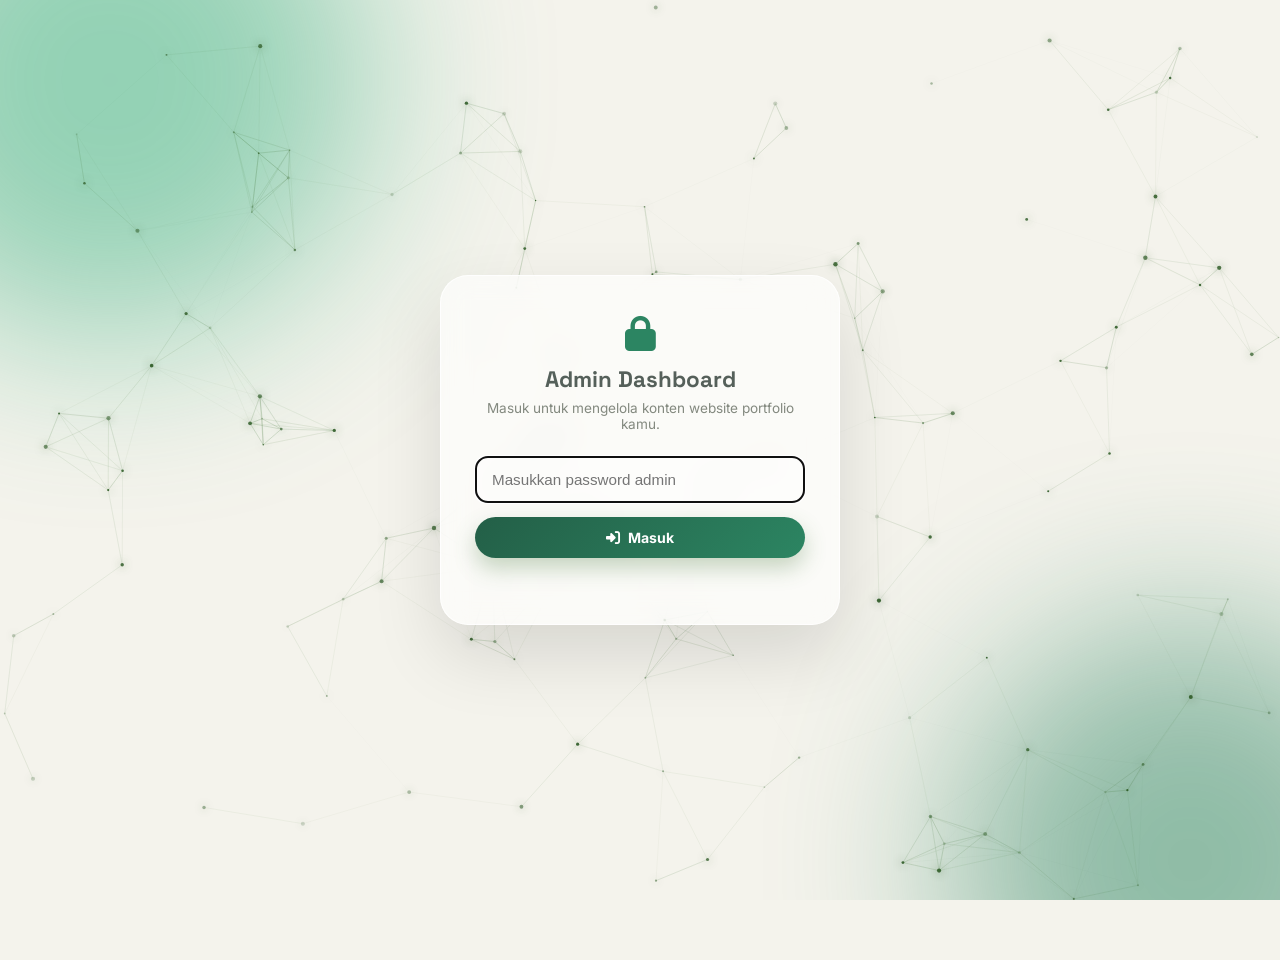
==== commit f4830c97: "update data sertifikat & project" ====
--- a/portfolio/admin.html
+++ b/portfolio/admin.html
@@ -15,6 +15,15 @@
 <link rel="stylesheet" href="assets/css/admin.css">
 </head>
 <body class="admin-body">
+
+<!-- ===== Animated background blobs ===== -->
+<div class="bg-decor">
+  <div class="blob blob-1"></div>
+  <div class="blob blob-2"></div>
+</div>
+
+<!-- ===== Motif bintang + jaring kursor (sama seperti halaman utama) ===== -->
+<canvas id="starCanvas" class="star-canvas" aria-hidden="true"></canvas>
 
 <!-- ===== LOGIN ===== -->
 <div class="admin-login-wrap" id="loginWrap">
@@ -29,7 +38,6 @@
       </button>
     </form>
     <p class="admin-login-error" id="loginError"></p>
-    <p class="admin-login-hint">Password default: <strong>admin123</strong>. Segera ganti lewat tab Pengaturan setelah masuk.</p>
   </div>
 </div>
 
@@ -77,6 +85,18 @@
             <div class="field"><label>Project Selesai</label><input type="number" id="f_stat_projects"></div>
             <div class="field"><label>Sertifikat</label><input type="number" id="f_stat_certs"></div>
           </div>
+          <div class="field-grid">
+            <div class="field field-full">
+              <label>Foto Hero (Home)</label>
+              <div id="heroPhotoManager"></div>
+              <small>Kosongkan untuk memakai foto default (assets/img/profile.jpg).</small>
+            </div>
+            <div class="field field-full">
+              <label>Foto About</label>
+              <div id="aboutPhotoManager"></div>
+              <small>Kosongkan untuk memakai foto default (assets/img/about.jpg).</small>
+            </div>
+          </div>
         </div>
 
         <div class="admin-card">
@@ -151,7 +171,7 @@
       <section class="admin-panel" id="panel-projects">
         <div class="admin-card">
           <h2>Projects</h2>
-          <p class="hint">Gambar pertama pada daftar "URL Gambar" jadi thumbnail utama; sisanya bisa digeser di kartu project.</p>
+          <p class="hint">Upload beberapa foto sekaligus untuk satu project — foto pertama jadi thumbnail utama, sisanya bisa digeser di kartu project pada halaman utama.</p>
           <div class="item-list" id="projectsList"></div>
           <div class="admin-actions-row">
             <button class="btn-admin-outline" id="addProjectBtn"><i class="fa-solid fa-plus"></i> Tambah Project</button>
@@ -234,5 +254,6 @@
 
 <script src="assets/js/data.js"></script>
 <script src="assets/js/admin.js"></script>
+<script src="assets/js/particles-bg.js"></script>
 </body>
 </html>
--- a/portfolio/assets/css/style.css
+++ b/portfolio/assets/css/style.css
@@ -1,18 +1,22 @@
 :root{
-  /* ---- color tokens (light) ---- */
-  --bg: #eef3e6;
-  --bg-soft: #e6eedb;
+  /* ---- color tokens (light) ----
+     Palet terang versi baru: latar netral hangat (bukan
+     hijau pucat merata) dengan aksen teal-emerald yang
+     lebih segar, supaya hijau hanya muncul di elemen
+     aksen/interaktif, bukan mendominasi seluruh layar. */
+  --bg: #f4f3ec;
+  --bg-soft: #ece9de;
   --text-main: #f7faf2;
-  --text-body: #5b6a52;
-  --text-muted: #7c8a72;
-  --accent: #5fd17a;
-  --accent-2: #4a7c3a;
-  --accent-dark: #3a5e2e;
-  --card-bg: rgba(255,255,255,0.55);
-  --card-border: rgba(255,255,255,0.7);
-  --glow: rgba(95,209,122,0.55);
-  --nav-bg: rgba(255,255,255,0.55);
-  --hero-heading: #2c3a22;     
+  --text-body: #55605a;
+  --text-muted: #83897f;
+  --accent: #35b07f;
+  --accent-2: #2c8562;
+  --accent-dark: #235f47;
+  --card-bg: rgba(255,255,255,0.62);
+  --card-border: rgba(255,255,255,0.8);
+  --glow: rgba(53,176,127,0.45);
+  --nav-bg: rgba(255,255,255,0.62);
+  --hero-heading: #26302a;     
 
   --font-display: 'Space Grotesk', sans-serif;
   --font-body: 'Inter', sans-serif;
@@ -529,6 +533,21 @@
 }
 .lightbox-close:hover{background:var(--accent);color:#0e140a;}
 
+.lightbox-nav{
+  position:absolute;top:50%;transform:translateY(-50%);width:48px;height:48px;border-radius:50%;
+  background:rgba(255,255,255,0.1);color:#fff;display:flex;align-items:center;justify-content:center;font-size:1.1rem;
+  transition:var(--transition);
+}
+.lightbox-nav:hover{background:var(--accent);color:#0e140a;}
+.lightbox-nav.left{left:24px;}
+.lightbox-nav.right{right:24px;}
+.lightbox-nav.hidden{display:none;}
+@media (max-width:700px){
+  .lightbox-nav{width:40px;height:40px;font-size:.95rem;}
+  .lightbox-nav.left{left:8px;}
+  .lightbox-nav.right{right:8px;}
+}
+
 .contact-grid{display:grid;grid-template-columns:1fr 1.2fr;gap:60px;}
 .contact-info p{line-height:1.8;margin-bottom:28px;}
 .contact-item{display:flex;align-items:center;gap:14px;margin-bottom:18px;font-size:.95rem;}
--- a/portfolio/assets/css/admin.css
+++ b/portfolio/assets/css/admin.css
@@ -78,6 +78,7 @@
   /* ---------- form fields ---------- */
   .field-grid{display:grid;grid-template-columns:1fr 1fr;gap:16px;}
   .field-grid.single{grid-template-columns:1fr;}
+  .field-full{grid-column:1 / -1;}
   .field{margin-bottom:16px;}
   .field label{display:block;font-size:.8rem;font-weight:600;color:var(--text-body);margin-bottom:6px;}
   [data-theme="dark"] .field label{color:var(--text-main);}
@@ -99,6 +100,39 @@
   .tabs-lang button.active{background:var(--accent-2);color:#fff;border-color:var(--accent-2);}
   .lang-block{display:none;}
   .lang-block.active{display:block;}
+  
+  /* ---------- image upload manager (foto tunggal & multi-gambar) ---------- */
+  .image-manager{
+    border:1px dashed var(--card-border);border-radius:var(--radius-md);padding:16px;
+    background:rgba(255,255,255,0.3);
+  }
+  [data-theme="dark"] .image-manager{background:rgba(255,255,255,0.02);}
+  .image-thumbs{display:flex;flex-wrap:wrap;gap:10px;margin-bottom:12px;}
+  .image-empty-hint{font-size:.78rem;color:var(--text-muted);margin:0 0 10px;}
+  .img-thumb-item{
+    position:relative;width:84px;height:84px;border-radius:12px;overflow:hidden;
+    border:1px solid var(--card-border);flex-shrink:0;
+  }
+  .img-thumb-item img{width:100%;height:100%;object-fit:cover;}
+  .img-thumb-remove{
+    position:absolute;top:4px;right:4px;width:22px;height:22px;border-radius:50%;
+    background:rgba(0,0,0,0.6);color:#fff;display:flex;align-items:center;justify-content:center;font-size:.7rem;
+  }
+  .img-thumb-remove:hover{background:#c0392b;}
+  .image-manager-controls{display:flex;flex-wrap:wrap;gap:10px;align-items:center;}
+  .image-upload-btn{
+    position:relative;display:inline-flex;align-items:center;gap:8px;padding:10px 18px;border-radius:100px;
+    background:var(--accent-2);color:#fff;font-size:.82rem;font-weight:700;cursor:pointer;transition:.2s;
+  }
+  .image-upload-btn:hover{background:var(--accent-dark);}
+  .image-upload-btn input[type="file"]{
+    position:absolute;inset:0;opacity:0;cursor:pointer;width:100%;height:100%;
+  }
+  .image-url-input{
+    flex:1;min-width:180px;padding:10px 14px;border-radius:100px;border:1px solid var(--card-border);
+    background:rgba(255,255,255,0.5);color:var(--text-body);font-size:.82rem;
+  }
+  [data-theme="dark"] .image-url-input{background:rgba(255,255,255,0.04);color:var(--text-main);}
   
   /* ---------- repeatable item cards (experience/projects/certificates/skills) ---------- */
   .item-list{display:flex;flex-direction:column;gap:16px;margin-bottom:18px;}
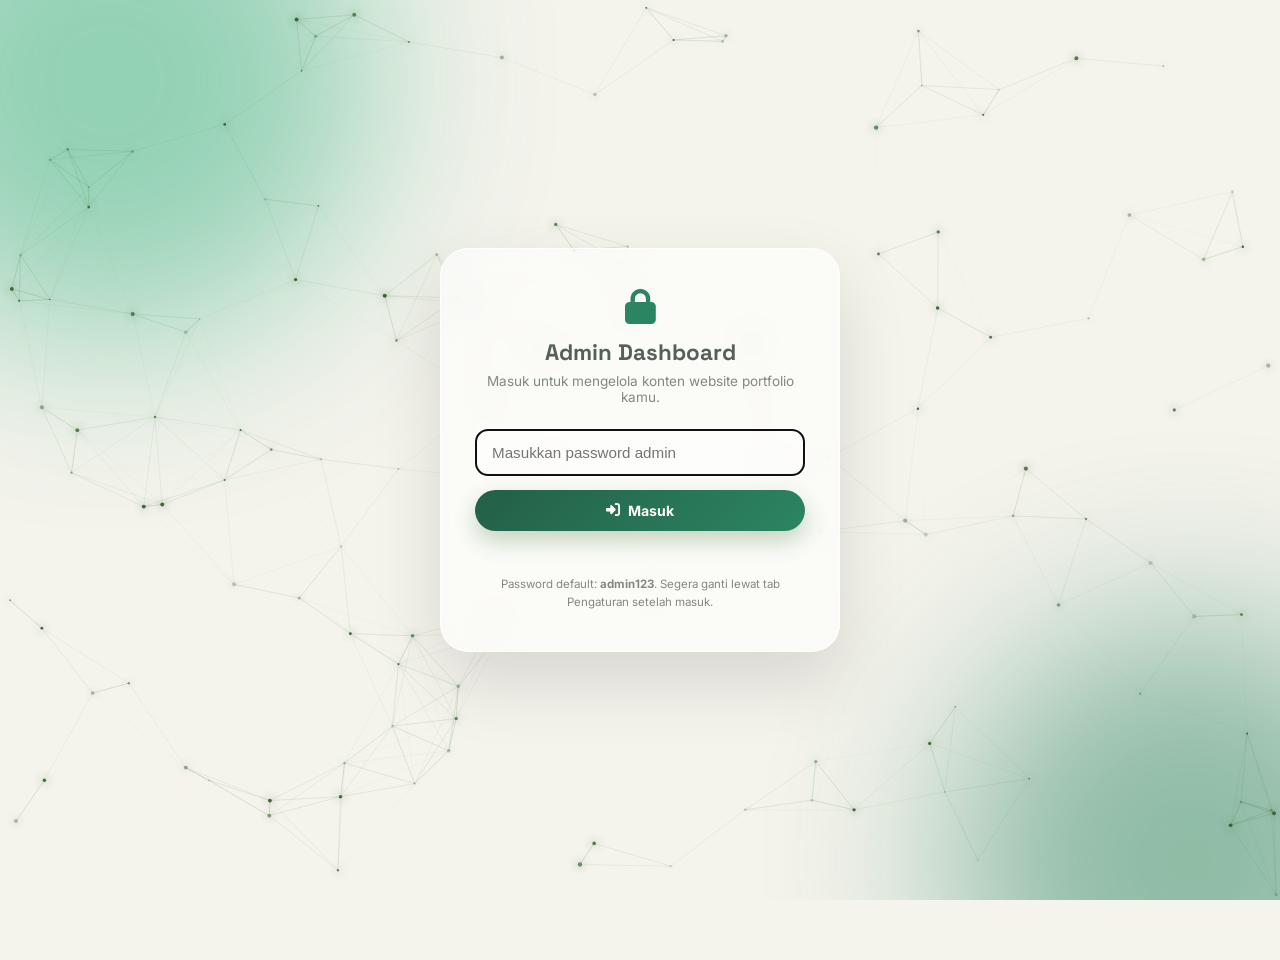
==== commit 024b990b: "Update Isi Portfolio" ====
--- a/portfolio/admin.html
+++ b/portfolio/admin.html
@@ -11,8 +11,11 @@
 <link href="https://fonts.googleapis.com/css2?family=Space+Grotesk:wght@400;500;600;700&family=Inter:wght@400;500;600;700&display=swap" rel="stylesheet">
 <link rel="stylesheet" href="https://cdnjs.cloudflare.com/ajax/libs/font-awesome/6.5.1/css/all.min.css">
 
-<link rel="stylesheet" href="assets/css/style.css">
-<link rel="stylesheet" href="assets/css/admin.css">
+<script>
+  var __v = Date.now();
+  document.write('<link rel="stylesheet" href="assets/css/style.css?v=' + __v + '">');
+  document.write('<link rel="stylesheet" href="assets/css/admin.css?v=' + __v + '">');
+</script>
 </head>
 <body class="admin-body">
 
@@ -38,6 +41,7 @@
       </button>
     </form>
     <p class="admin-login-error" id="loginError"></p>
+    <p class="admin-login-hint">Password default: <strong>admin123</strong>. Segera ganti lewat tab Pengaturan setelah masuk.</p>
   </div>
 </div>
 
@@ -252,8 +256,11 @@
 
 <div class="admin-toast" id="adminToast"></div>
 
-<script src="assets/js/data.js"></script>
-<script src="assets/js/admin.js"></script>
-<script src="assets/js/particles-bg.js"></script>
+<script>
+  var __v2 = Date.now();
+  document.write('<script src="assets/js/data.js?v=' + __v2 + '"><\/script>');
+  document.write('<script src="assets/js/admin.js?v=' + __v2 + '"><\/script>');
+  document.write('<script src="assets/js/particles-bg.js?v=' + __v2 + '"><\/script>');
+</script>
 </body>
 </html>
--- a/portfolio/assets/css/style.css
+++ b/portfolio/assets/css/style.css
@@ -1,597 +1,597 @@
 :root{
-  /* ---- color tokens (light) ----
-     Palet terang versi baru: latar netral hangat (bukan
-     hijau pucat merata) dengan aksen teal-emerald yang
-     lebih segar, supaya hijau hanya muncul di elemen
-     aksen/interaktif, bukan mendominasi seluruh layar. */
-  --bg: #f4f3ec;
-  --bg-soft: #ece9de;
-  --text-main: #f7faf2;
-  --text-body: #55605a;
-  --text-muted: #83897f;
-  --accent: #35b07f;
-  --accent-2: #2c8562;
-  --accent-dark: #235f47;
-  --card-bg: rgba(255,255,255,0.62);
-  --card-border: rgba(255,255,255,0.8);
-  --glow: rgba(53,176,127,0.45);
-  --nav-bg: rgba(255,255,255,0.62);
-  --hero-heading: #26302a;     
+    /* ---- color tokens (light) ----
+       Palet terang versi baru: latar netral hangat (bukan
+       hijau pucat merata) dengan aksen teal-emerald yang
+       lebih segar, supaya hijau hanya muncul di elemen
+       aksen/interaktif, bukan mendominasi seluruh layar. */
+    --bg: #f4f3ec;
+    --bg-soft: #ece9de;
+    --text-main: #f7faf2;
+    --text-body: #55605a;
+    --text-muted: #83897f;
+    --accent: #35b07f;
+    --accent-2: #2c8562;
+    --accent-dark: #235f47;
+    --card-bg: rgba(255,255,255,0.62);
+    --card-border: rgba(255,255,255,0.8);
+    --glow: rgba(53,176,127,0.45);
+    --nav-bg: rgba(255,255,255,0.62);
+    --hero-heading: #26302a;     
+  
+    --font-display: 'Space Grotesk', sans-serif;
+    --font-body: 'Inter', sans-serif;
+  
+    --radius-lg: 28px;
+    --radius-md: 18px;
+    --radius-sm: 12px;
+    --transition: .35s cubic-bezier(.4,0,.2,1);
+  }
+  
+  [data-theme="dark"]{
+    --bg: #0e140a;
+    --bg-soft: #131c0c;
+    --text-main: #f3f7ee;
+    --text-body: #b9c4ad;
+    --text-muted: #7e8c72;
+    --accent: #6fe389;
+    --accent-2: #5fd17a;
+    --accent-dark: #2f4a26;
+    --card-bg: rgba(255,255,255,0.04);
+    --card-border: rgba(255,255,255,0.08);
+    --glow: rgba(111,227,137,0.35);
+    --nav-bg: rgba(20,28,14,0.6);
+    --hero-heading: #f3f7ee;       
+  }
+  
+  @media (max-width:700px){
+    [data-theme="dark"]{
+      --bg: #060a04;
+      --bg-soft: #0a0f06;
+      --card-bg: rgba(255,255,255,0.03);
+    }
+    [data-theme="dark"] .blob{opacity:.22;}
+  }
+  
+  *{margin:0;padding:0;box-sizing:border-box;}
+  html{scroll-behavior:smooth;}
+  body{
+    font-family: var(--font-body);
+    background: var(--bg);
+    color: var(--text-body);
+    overflow-x:hidden;
+    transition: background var(--transition), color var(--transition);
+  }
+  img{max-width:100%;display:block;}
+  a{text-decoration:none;color:inherit;}
+  ul{list-style:none;}
+  button{font-family:inherit;border:none;background:none;cursor:pointer;}
+  
+  ::selection{background:var(--accent);color:#0e140a;}
+  
+  /* ---------------- background blobs ---------------- */
+  .bg-decor{position:fixed;inset:0;z-index:-2;overflow:hidden;pointer-events:none;}
+  .blob{position:absolute;border-radius:50%;filter:blur(90px);opacity:.5;}
+  .blob-1{width:520px;height:520px;background:var(--accent);top:-180px;left:-150px;animation:float1 18s ease-in-out infinite;}
+  .blob-2{width:480px;height:480px;background:var(--accent-2);bottom:-200px;right:-150px;animation:float2 20s ease-in-out infinite;}
+  @keyframes float1{0%,100%{transform:translate(0,0)}50%{transform:translate(60px,40px)}}
+  @keyframes float2{0%,100%{transform:translate(0,0)}50%{transform:translate(-50px,-40px)}}
+  
+  /* ---------------- star + network canvas (seluruh halaman) ---------------- */
+  .star-canvas{
+    position:fixed;inset:0;
+    width:100vw;height:100vh;
+    z-index:-1;
+    pointer-events:none;
+  }
+  
+  /* ---------------- social rail ---------------- */
+  .social-rail{
+    position:fixed;left:42px;top:50%;transform:translateY(-50%);
+    display:flex;flex-direction:column;align-items:center;gap:22px;
+    z-index:40;
+  }
+  .social-rail a{
+    width:42px;height:42px;border-radius:50%;
+    border:1.5px solid var(--accent);
+    display:flex;align-items:center;justify-content:center;
+    color:var(--accent-dark);font-size:16px;
+    transition:var(--transition);
+  }
+  [data-theme="dark"] .social-rail a{color:var(--accent);}
+  .social-rail a:hover{background:var(--accent);color:#0e140a;transform:translateY(-4px);}
+  .rail-line{width:1.5px;height:90px;background:linear-gradient(to bottom, var(--accent), transparent);}
+  
+  @media (max-width:900px){.social-rail{display:none;}}
+  
+  /* ================= NAVBAR ================= */
+  .navbar-wrap{position:fixed;top:18px;left:0;right:0;display:flex;justify-content:center;z-index:100;padding:0 20px;}
+  .navbar{
+    width:100%;max-width:1140px;
+    display:flex;align-items:center;justify-content:space-between;
+    padding:14px 24px;border-radius:100px;
+    background:var(--nav-bg);
+    border:1px solid var(--card-border);
+    backdrop-filter:blur(18px);-webkit-backdrop-filter:blur(18px);
+    box-shadow:0 8px 30px rgba(0,0,0,0.06);
+    transition:var(--transition);
+  }
+  .logo{
+    font-family:var(--font-display);font-weight:700;font-size:1.4rem;letter-spacing:1px;
+    background:linear-gradient(110deg, var(--accent-dark), var(--accent), var(--accent-2), var(--accent-dark));
+    background-size:250% auto;
+    -webkit-background-clip:text;background-clip:text;color:transparent;
+    position:relative;display:inline-flex;align-items:center;gap:4px;
+    animation:logoShimmer 5s linear infinite;
+    transition:transform var(--transition), filter var(--transition);
+  }
+  .logo:hover{transform:scale(1.05);filter:drop-shadow(0 0 10px var(--glow));}
+  @keyframes logoShimmer{
+    0%{background-position:0% center;}
+    100%{background-position:250% center;}
+  }
+  .logo-dot{
+    width:7px;height:7px;border-radius:50%;flex-shrink:0;
+    background:var(--accent);box-shadow:0 0 10px var(--glow);
+    animation:logoDotPulse 1.8s ease-in-out infinite;
+  }
+  @keyframes logoDotPulse{
+    0%,100%{opacity:.45;transform:scale(.75);}
+    50%{opacity:1;transform:scale(1.2);}
+  }
+  .nav-links{display:flex;gap:34px;}
+  .nav-link{
+    font-size:.95rem;font-weight:500;color:var(--text-body);position:relative;padding-bottom:4px;
+    transition:color var(--transition);
+  }
+  .nav-link::after{
+    content:'';position:absolute;left:0;bottom:0;width:0;height:2px;background:var(--accent-2);
+    transition:width var(--transition);
+  }
+  .nav-link:hover{color:var(--accent-dark);}
+  [data-theme="dark"] .nav-link:hover{color:var(--accent);}
+  .nav-link.active{color:var(--accent-dark);font-weight:600;}
+  [data-theme="dark"] .nav-link.active{color:var(--accent);}
+  .nav-link.active::after{width:100%;}
+  
+  .nav-actions{display:flex;align-items:center;gap:10px;}
+  .icon-btn{
+    width:38px;height:38px;border-radius:50%;display:flex;align-items:center;justify-content:center;
+    color:var(--text-body);border:1px solid var(--card-border);transition:var(--transition);
+  }
+  .icon-btn:hover{background:var(--accent);color:#0e140a;}
+  .lang-btn{
+    width:38px;height:38px;border-radius:50%;border:1px solid var(--card-border);
+    font-size:.8rem;font-weight:700;color:var(--text-body);transition:var(--transition);
+  }
+  .lang-btn:hover{background:var(--accent);color:#0e140a;}
+  
+  /* burger animasi jadi X saat menu terbuka */
+  .burger{display:none;flex-direction:column;gap:5px;width:26px;}
+  .burger span{height:2px;width:100%;background:var(--text-body);border-radius:2px;transition:var(--transition);transform-origin:center;}
+  .burger.open span:nth-child(1){transform:translateY(7px) rotate(45deg);}
+  .burger.open span:nth-child(2){opacity:0;}
+  .burger.open span:nth-child(3){transform:translateY(-7px) rotate(-45deg);}
+  
+  @media (max-width:860px){
+    .nav-links{
+      position:absolute;top:calc(100% + 14px);left:0;right:0;
+      flex-direction:column;background:var(--nav-bg);backdrop-filter:blur(18px);
+      border-radius:24px;padding:18px;gap:14px;border:1px solid var(--card-border);
+      box-shadow:0 12px 30px rgba(0,0,0,0.08);
+      opacity:0;visibility:hidden;transform:translateY(-10px);
+      transition:var(--transition);
+    }
+    .nav-links.open{opacity:1;visibility:visible;transform:translateY(0);}
+    .burger{display:flex;}
+  }
+  
+  /* ================= SECTION BASE ================= */
+  .section{
+    max-width:1180px;margin:0 auto;padding:140px 24px 90px;position:relative;
+  }
+  .section-eyebrow{
+    font-size:.85rem;letter-spacing:3px;text-transform:uppercase;color:var(--accent-dark);font-weight:600;margin-bottom:10px;
+  }
+  [data-theme="dark"] .section-eyebrow{color:var(--accent);}
+  .section-title{
+    font-family:var(--font-display);font-size:2.4rem;color:var(--text-body);font-weight:700;
+    margin-bottom:50px;position:relative;display:inline-block;padding-bottom:16px;
+  }
+  [data-theme="dark"] .section-title{color:var(--text-main);}
+  .section-title::after{
+    content:'';position:absolute;left:0;bottom:0;width:64px;height:4px;border-radius:4px;
+    background:linear-gradient(135deg,var(--accent-dark),var(--accent-2));
+  }
+  [data-theme="dark"] .section-title::after{background:linear-gradient(135deg,var(--accent-2),var(--accent));}
+  .subsection-title{
+    font-family:var(--font-display);font-size:1.6rem;color:var(--text-body);font-weight:700;
+    margin-bottom:24px;position:relative;display:inline-block;padding-bottom:12px;
+  }
+  [data-theme="dark"] .subsection-title{color:var(--text-main);}
+  .subsection-title::after{
+    content:'';position:absolute;left:0;bottom:0;width:46px;height:3px;border-radius:4px;
+    background:linear-gradient(135deg,var(--accent-dark),var(--accent-2));
+  }
+  [data-theme="dark"] .subsection-title::after{background:linear-gradient(135deg,var(--accent-2),var(--accent));}
+  
+  /* ================= HERO ================= */
+  .hero{
+    min-height:100vh;display:flex;align-items:center;justify-content:space-between;
+    gap:40px;padding-top:170px;flex-wrap:wrap;
+  }
+  .hero-text{max-width:600px;}
+  .eyebrow{color:var(--text-muted);font-size:1.05rem;margin-bottom:12px;}
+  .hero-text h1{
+    font-family:var(--font-display);font-weight:700;line-height:1.05;
+  }
+  /* Nama hero — otomatis menyesuaikan kontras tema terang/gelap */
+  .line-1{display:block;font-size:3.6rem;color:var(--hero-heading);transition:color var(--transition);}
+  .line-2{display:block;font-size:3.6rem;color:var(--accent-2);}
+  [data-theme="dark"] .line-2{color:var(--accent);}
+  
+  .role-line{font-size:1.3rem;color:var(--text-body);margin:18px 0 16px;font-weight:500;min-height:1.6em;}
+  .typed-text{color:var(--accent-dark);font-weight:600;}
+  [data-theme="dark"] .typed-text{color:var(--accent);}
+  .cursor{display:inline-block;margin-left:2px;color:var(--accent-2);animation:blink 1s step-end infinite;}
+  @keyframes blink{50%{opacity:0;}}
+  
+  .hero-desc{font-size:1.02rem;line-height:1.8;max-width:520px;margin-bottom:34px;}
+  
+  .hero-actions{display:flex;gap:16px;flex-wrap:wrap;}
+  .btn{
+    display:inline-flex;align-items:center;gap:10px;
+    padding:15px 30px;border-radius:100px;font-weight:600;font-size:.95rem;
+    transition:var(--transition);
+  }
+  .btn-primary{
+    background:linear-gradient(135deg, var(--accent-dark), var(--accent-2));
+    color:#f5fbf0;box-shadow:0 10px 25px rgba(74,124,58,0.35);
+  }
+  .btn-primary:hover{transform:translateY(-3px);box-shadow:0 14px 30px rgba(74,124,58,0.45);}
+  .btn-outline{
+    background:transparent;color:var(--text-body);border:1.5px solid var(--card-border);
+  }
+  [data-theme="dark"] .btn-outline{color:var(--text-main);}
+  .btn-outline:hover{border-color:var(--accent-2);color:var(--accent-dark);transform:translateY(-3px);}
+  [data-theme="dark"] .btn-outline:hover{color:var(--accent);}
+  .btn.full{width:100%;justify-content:center;}
+  
+  /* ---- foto hero: zona lebih besar agar "mendekat" terasa lebih cepat ---- */
+  .hero-photo-zone{padding:34px;flex-shrink:0;}
+  .hero-photo{position:relative;width:420px;height:420px;}
+  .photo-ring{
+    width:100%;height:100%;border-radius:50%;overflow:hidden;position:relative;z-index:2;
+    border:4px solid rgba(255,255,255,0.5);
+    transition:transform .5s cubic-bezier(.4,0,.2,1), filter .5s ease;
+  }
+  .photo-ring img{width:100%;height:100%;object-fit:cover;}
+  .hero-photo-zone:hover .photo-ring{
+    transform:scale(1.06);
+    filter:saturate(1.35) brightness(1.1);
+    box-shadow:0 0 50px var(--glow);
+  }
+  .ring-glow{
+    position:absolute;inset:-14px;border-radius:50%;z-index:1;
+    background:radial-gradient(circle, transparent 60%, var(--glow) 100%);
+    filter:blur(10px);animation:pulseGlow 4s ease-in-out infinite;
+    transition:opacity .5s, transform .5s;
+  }
+  .hero-photo-zone:hover .ring-glow{opacity:1;transform:scale(1.15);}
+  @keyframes pulseGlow{0%,100%{opacity:.6;transform:scale(1);}50%{opacity:1;transform:scale(1.03);}}
+  .ring-particle{position:absolute;border-radius:50%;background:var(--accent);opacity:.7;}
+  .p1{width:14px;height:14px;top:8%;right:4%;animation:orbit1 7s linear infinite;}
+  .p2{width:10px;height:10px;bottom:10%;left:0%;animation:orbit2 9s linear infinite;}
+  .p3{width:8px;height:8px;top:46%;right:-3%;animation:orbit1 11s linear infinite reverse;}
+  @keyframes orbit1{0%{transform:translate(0,0);}50%{transform:translate(14px,-18px);}100%{transform:translate(0,0);}}
+  @keyframes orbit2{0%{transform:translate(0,0);}50%{transform:translate(-12px,16px);}100%{transform:translate(0,0);}}
+  
+  .scroll-cue{
+    position:absolute;bottom:30px;left:50%;transform:translateX(-50%);
+    width:40px;height:40px;border-radius:50%;border:1.5px solid var(--card-border);
+    display:flex;align-items:center;justify-content:center;color:var(--text-muted);
+    animation:bounce 2s ease-in-out infinite;
+  }
+  @keyframes bounce{0%,100%{transform:translate(-50%,0);}50%{transform:translate(-50%,8px);}}
+  
+  @media (max-width:1000px){
+    .hero{flex-direction:column-reverse;text-align:center;padding-top:150px;justify-content:center;}
+    .hero-text{max-width:100%;}
+    .hero-desc{margin-left:auto;margin-right:auto;}
+    .hero-actions{justify-content:center;}
+    .hero-photo{width:280px;height:280px;}
+    .line-1,.line-2{font-size:2.6rem;}
+  }
 
-  --font-display: 'Space Grotesk', sans-serif;
-  --font-body: 'Inter', sans-serif;
+  .about-frame{
+    position:relative;
+    display:grid;grid-template-columns:360px 1fr;gap:50px;align-items:center;
+    background:var(--card-bg);border:1px solid var(--card-border);border-radius:var(--radius-lg);
+    padding:34px;backdrop-filter:blur(12px);
+    transition:box-shadow .25s ease, border-color .25s ease, transform .15s ease-out;
+    will-change:transform;
+  }
+  .about-frame:hover{box-shadow:0 30px 70px rgba(0,0,0,0.16);border-color:var(--card-border);}
+  .frame-glow{
+    position:absolute;inset:0;border-radius:inherit;z-index:0;pointer-events:none;
+    background:radial-gradient(480px circle at var(--mx,50%) var(--my,50%), var(--glow), transparent 65%);
+    opacity:0;transition:opacity .35s ease;
+  }
+  .about-frame:hover .frame-glow{opacity:1;}
+  .about-frame-photo,.about-frame-content{position:relative;z-index:1;}
+  .about-frame-photo img{
+    width:100%;aspect-ratio:5/6;object-fit:cover;border-radius:var(--radius-md);
+  }
+  .about-stats{display:flex;justify-content:space-between;margin-top:18px;}
+  .stat{text-align:center;}
+  .stat-num{display:block;font-family:var(--font-display);font-size:1.8rem;font-weight:700;color:var(--accent-dark);}
+  [data-theme="dark"] .stat-num{color:var(--accent);}
+  .stat-label{font-size:.78rem;color:var(--text-muted);}
+  
+  .about-frame-content p{margin-bottom:18px;line-height:1.85;}
+  
+  @media (max-width:860px){
+    .about-frame{grid-template-columns:1fr;transform:none !important;padding:26px;}
+  }
+  
+  /* ================= SKILLS / TECH STACK & SOFTWARE ================= */
+  .skills-section{margin-top:90px;}
+  .skills-grid{grid-template-columns:repeat(auto-fill, minmax(155px,1fr));}
+  .skill-card{
+    position:relative;background:var(--card-bg);border:1px solid var(--card-border);
+    border-radius:var(--radius-md);padding:26px 16px;text-align:center;
+    transition:var(--transition);overflow:hidden;
+  }
+  .skill-card:hover{transform:translateY(-7px);box-shadow:0 18px 36px rgba(0,0,0,0.12);border-color:var(--accent-2);}
+  .skill-card i{font-size:2rem;margin-bottom:14px;display:block;transition:var(--transition);}
+  .skill-card:hover i{transform:scale(1.18) rotate(-4deg);}
+  .skill-name{font-weight:600;font-size:.9rem;color:var(--text-body);margin-bottom:12px;display:block;}
+  [data-theme="dark"] .skill-name{color:var(--text-main);}
+  .skill-level{
+    display:inline-block;font-size:.65rem;font-weight:700;letter-spacing:.5px;text-transform:uppercase;
+    padding:4px 13px;border-radius:100px;
+  }
+  .skill-level.beginner{background:rgba(124,138,114,.18);color:var(--text-muted);}
+  .skill-level.intermediate{background:rgba(74,124,58,.16);color:var(--accent-dark);}
+  [data-theme="dark"] .skill-level.intermediate{color:var(--accent);background:rgba(111,227,137,.14);}
+  .skill-level.advanced{background:rgba(95,209,122,.2);color:var(--accent-2);}
+  .skill-level.expert{background:linear-gradient(135deg,var(--accent-dark),var(--accent-2));color:#fff;}
+  
+  /* ================= FILTER BAR (dipakai: skills, projects, certificate) ================= */
+  .filter-bar{display:flex;gap:12px;margin-bottom:36px;flex-wrap:wrap;}
+  .filter-btn{
+    padding:10px 22px;border-radius:100px;border:1px solid var(--card-border);
+    font-size:.85rem;font-weight:600;color:var(--text-body);transition:var(--transition);
+  }
+  [data-theme="dark"] .filter-btn{color:var(--text-main);}
+  .filter-btn.active, .filter-btn:hover{background:var(--accent-2);color:#fff;border-color:var(--accent-2);}
+  
+  .grid{display:grid;gap:30px;}
+  
+  /* ================= EXPERIENCE — ZIG-ZAG TIMELINE ================= */
+  .timeline{position:relative;padding:30px 0 10px;}
+  .timeline::before{
+    content:'';position:absolute;left:50%;top:0;bottom:0;width:2px;transform:translateX(-50%);
+    background:linear-gradient(to bottom, transparent, var(--accent-2) 8%, var(--accent-2) 92%, transparent);
+  }
+  .timeline-item{position:relative;width:50%;padding-bottom:64px;}
+  .timeline-item:last-child{padding-bottom:0;}
+  .timeline-item:nth-child(odd){padding-right:55px;text-align:right;}
+  .timeline-item:nth-child(even){margin-left:50%;padding-left:55px;text-align:left;}
+  
+  .timeline-dot{
+    position:absolute;top:30px;width:26px;height:26px;border-radius:50%;
+    background:var(--bg);border:3px solid var(--accent-2);display:flex;align-items:center;justify-content:center;
+    color:var(--accent-2);font-size:.75rem;z-index:2;box-shadow:0 0 0 6px var(--glow);
+  }
+  .timeline-item:nth-child(odd) .timeline-dot{right:-13px;}
+  .timeline-item:nth-child(even) .timeline-dot{left:-13px;}
+  
+  .timeline-card{
+    text-align:left;display:inline-block;width:100%;
+    background:var(--card-bg);border:1px solid var(--card-border);border-radius:var(--radius-md);
+    padding:26px 28px;backdrop-filter:blur(10px);transition:var(--transition);position:relative;
+  }
+  .timeline-item:nth-child(odd) .timeline-card:hover{transform:translateX(-6px);}
+  .timeline-item:nth-child(even) .timeline-card:hover{transform:translateX(6px);}
+  .timeline-card:hover{box-shadow:0 18px 36px rgba(0,0,0,0.1);border-color:var(--accent-2);}
+  
+  .timeline-icon{
+    width:42px;height:42px;border-radius:12px;margin-bottom:14px;
+    background:linear-gradient(135deg, var(--accent-dark), var(--accent-2));
+    display:flex;align-items:center;justify-content:center;color:#fff;font-size:1.1rem;
+  }
+  .timeline-year{font-size:.78rem;font-weight:700;color:var(--accent-dark);letter-spacing:1px;text-transform:uppercase;}
+  [data-theme="dark"] .timeline-year{color:var(--accent);}
+  .timeline-title{font-family:var(--font-display);font-size:1.2rem;font-weight:700;margin:6px 0 2px;color:var(--text-body);}
+  [data-theme="dark"] .timeline-title{color:var(--text-main);}
+  .timeline-role{font-size:.88rem;color:var(--accent-dark);font-weight:600;margin-bottom:10px;display:block;}
+  [data-theme="dark"] .timeline-role{color:var(--accent);}
+  .timeline-desc{font-size:.92rem;line-height:1.7;margin-bottom:14px;}
+  .timeline-tags{display:flex;flex-wrap:wrap;gap:8px;}
+  .timeline-item:nth-child(odd) .timeline-tags{justify-content:flex-end;}
+  .timeline-tags span{
+    font-size:.7rem;font-weight:600;padding:5px 12px;border-radius:100px;
+    background:var(--bg-soft);color:var(--accent-dark);
+  }
+  [data-theme="dark"] .timeline-tags span{color:var(--accent);}
+  
+  @media (max-width:760px){
+    .timeline::before{left:20px;}
+    .timeline-item, .timeline-item:nth-child(odd), .timeline-item:nth-child(even){
+      width:100%;margin-left:0;text-align:left !important;padding-left:50px !important;padding-right:0 !important;
+    }
+    .timeline-item:nth-child(odd) .timeline-dot,.timeline-item:nth-child(even) .timeline-dot{left:8px;right:auto;}
+    .timeline-item:nth-child(odd) .timeline-tags{justify-content:flex-start;}
+    .timeline-item:nth-child(odd) .timeline-card:hover,.timeline-item:nth-child(even) .timeline-card:hover{transform:translateX(4px);}
+  }
+  
+  /* ================= PROJECTS — CAROUSEL ================= */
+  .carousel-wrap{position:relative;display:flex;align-items:center;gap:18px;}
+  .carousel-track{
+    display:flex;gap:30px;overflow-x:auto;scroll-behavior:smooth;scroll-snap-type:x mandatory;
+    padding:6px 4px 22px;flex:1;scrollbar-width:none;
+  }
+  .carousel-track::-webkit-scrollbar{display:none;}
+  .carousel-track .project-card{flex:0 0 400px;scroll-snap-align:start;}
+  .carousel-arrow{
+    width:48px;height:48px;border-radius:50%;flex-shrink:0;
+    background:var(--card-bg);border:1px solid var(--card-border);
+    display:flex;align-items:center;justify-content:center;color:var(--text-body);
+    transition:var(--transition);
+  }
+  [data-theme="dark"] .carousel-arrow{color:var(--text-main);}
+  .carousel-arrow:hover{background:var(--accent-2);color:#fff;border-color:var(--accent-2);}
+  @media (max-width:900px){
+    .carousel-track .project-card{flex-basis:340px;}
+  }
+  @media (max-width:700px){
+    .carousel-arrow{display:none;}
+    .carousel-track{gap:18px;padding:6px 2px 18px;}
+    .carousel-track .project-card{flex:0 0 100%;}
+  }
+  
+  .project-card{
+    background:var(--card-bg);border:1px solid var(--card-border);border-radius:var(--radius-md);
+    overflow:hidden;transition:var(--transition);
+  }
+  .project-card:hover{transform:translateY(-8px);box-shadow:0 18px 40px rgba(0,0,0,0.1);}
+  .project-thumb{aspect-ratio:16/10;overflow:hidden;position:relative;}
+  .project-thumb img{width:100%;height:100%;object-fit:cover;transition:transform .5s ease;}
+  .project-card:hover .project-thumb img{transform:scale(1.05);}
+  
+  /* tombol slide gambar internal (di tengah card, seperti referensi) */
+  .thumb-arrow{
+    position:absolute;top:50%;transform:translateY(-50%);width:38px;height:38px;border-radius:50%;
+    background:rgba(14,20,10,0.55);color:#fff;display:flex;align-items:center;justify-content:center;
+    font-size:.85rem;z-index:3;opacity:0;transition:var(--transition);
+  }
+  .project-thumb:hover .thumb-arrow{opacity:1;}
+  .thumb-arrow.left{left:12px;}
+  .thumb-arrow.right{right:12px;}
+  .thumb-arrow:hover{background:var(--accent-2);}
+  .thumb-dots{
+    position:absolute;bottom:10px;left:0;right:0;display:flex;justify-content:center;gap:6px;z-index:3;
+  }
+  .thumb-dots .dot{width:6px;height:6px;border-radius:50%;background:rgba(255,255,255,0.55);transition:var(--transition);}
+  .thumb-dots .dot.active{background:#fff;width:18px;border-radius:4px;}
+  
+  .project-body{padding:24px 26px;}
+  .project-title{font-family:var(--font-display);font-size:1.15rem;font-weight:700;margin-bottom:8px;color:var(--text-body);}
+  [data-theme="dark"] .project-title{color:var(--text-main);}
+  .project-desc{font-size:.9rem;line-height:1.65;margin-bottom:16px;}
+  .project-tags{display:flex;gap:8px;flex-wrap:wrap;margin-bottom:18px;}
+  .project-tags span{
+    font-size:.72rem;font-weight:600;padding:5px 12px;border-radius:100px;
+    background:var(--bg-soft);color:var(--accent-dark);
+  }
+  [data-theme="dark"] .project-tags span{color:var(--accent);}
+  .project-links{display:flex;gap:18px;}
+  .project-links a{font-size:.85rem;font-weight:600;color:var(--accent-dark);display:flex;align-items:center;gap:6px;}
+  [data-theme="dark"] .project-links a{color:var(--accent);}
+  .project-links a:hover{text-decoration:underline;}
+  
+  /* ================= CERTIFICATE ================= */
+  .certificate-grid{grid-template-columns:repeat(2,1fr);}
+  @media (max-width:760px){.certificate-grid{grid-template-columns:1fr;}}
+  
+  .cert-card{
+    background:var(--card-bg);border:1px solid var(--card-border);border-radius:var(--radius-md);
+    overflow:hidden;cursor:pointer;transition:var(--transition);
+  }
+  .cert-card:hover{transform:translateY(-8px);box-shadow:0 18px 40px rgba(0,0,0,0.1);}
+  .cert-thumb{aspect-ratio:16/10;overflow:hidden;position:relative;}
+  .cert-thumb img{width:100%;height:100%;object-fit:cover;transition:transform .5s ease;}
+  .cert-card:hover .cert-thumb img{transform:scale(1.06);}
+  .cert-thumb::after{
+    content:'\f00e';font-family:"Font Awesome 6 Free";font-weight:900;
+    position:absolute;inset:0;display:flex;align-items:center;justify-content:center;
+    font-size:1.6rem;color:#fff;background:rgba(0,0,0,0.35);opacity:0;transition:var(--transition);
+  }
+  .cert-card:hover .cert-thumb::after{opacity:1;}
+  .cert-badge{
+    position:absolute;top:14px;left:14px;z-index:2;
+    font-size:.66rem;font-weight:700;text-transform:uppercase;letter-spacing:.5px;
+    padding:5px 13px;border-radius:100px;background:rgba(20,28,14,0.65);color:#fff;
+  }
+  .cert-body{padding:20px 24px;}
+  .cert-title{font-family:var(--font-display);font-weight:700;font-size:1.05rem;margin-bottom:6px;color:var(--text-body);}
+  [data-theme="dark"] .cert-title{color:var(--text-main);}
+  .cert-meta{font-size:.8rem;color:var(--accent-dark);font-weight:600;}
+  [data-theme="dark"] .cert-meta{color:var(--accent);}
+  .cert-desc{font-size:.86rem;line-height:1.65;margin-top:10px;color:var(--text-body);}
+  
+  /* lightbox */
+  .lightbox{
+    position:fixed;inset:0;background:rgba(0,0,0,0.85);display:flex;align-items:center;justify-content:center;
+    z-index:999;opacity:0;visibility:hidden;transition:var(--transition);padding:40px;
+  }
+  .lightbox.open{opacity:1;visibility:visible;}
+  .lightbox img{max-width:90vw;max-height:85vh;border-radius:12px;box-shadow:0 20px 60px rgba(0,0,0,0.5);}
+  .lightbox-close{
+    position:absolute;top:30px;right:40px;width:46px;height:46px;border-radius:50%;
+    background:rgba(255,255,255,0.1);color:#fff;display:flex;align-items:center;justify-content:center;font-size:1.2rem;
+  }
+  .lightbox-close:hover{background:var(--accent);color:#0e140a;}
 
-  --radius-lg: 28px;
-  --radius-md: 18px;
-  --radius-sm: 12px;
-  --transition: .35s cubic-bezier(.4,0,.2,1);
-}
-
-[data-theme="dark"]{
-  --bg: #0e140a;
-  --bg-soft: #131c0c;
-  --text-main: #f3f7ee;
-  --text-body: #b9c4ad;
-  --text-muted: #7e8c72;
-  --accent: #6fe389;
-  --accent-2: #5fd17a;
-  --accent-dark: #2f4a26;
-  --card-bg: rgba(255,255,255,0.04);
-  --card-border: rgba(255,255,255,0.08);
-  --glow: rgba(111,227,137,0.35);
-  --nav-bg: rgba(20,28,14,0.6);
-  --hero-heading: #f3f7ee;       
-}
-
-@media (max-width:700px){
-  [data-theme="dark"]{
-    --bg: #060a04;
-    --bg-soft: #0a0f06;
-    --card-bg: rgba(255,255,255,0.03);
-  }
-  [data-theme="dark"] .blob{opacity:.22;}
-}
-
-*{margin:0;padding:0;box-sizing:border-box;}
-html{scroll-behavior:smooth;}
-body{
-  font-family: var(--font-body);
-  background: var(--bg);
-  color: var(--text-body);
-  overflow-x:hidden;
-  transition: background var(--transition), color var(--transition);
-}
-img{max-width:100%;display:block;}
-a{text-decoration:none;color:inherit;}
-ul{list-style:none;}
-button{font-family:inherit;border:none;background:none;cursor:pointer;}
-
-::selection{background:var(--accent);color:#0e140a;}
-
-/* ---------------- background blobs ---------------- */
-.bg-decor{position:fixed;inset:0;z-index:-2;overflow:hidden;pointer-events:none;}
-.blob{position:absolute;border-radius:50%;filter:blur(90px);opacity:.5;}
-.blob-1{width:520px;height:520px;background:var(--accent);top:-180px;left:-150px;animation:float1 18s ease-in-out infinite;}
-.blob-2{width:480px;height:480px;background:var(--accent-2);bottom:-200px;right:-150px;animation:float2 20s ease-in-out infinite;}
-@keyframes float1{0%,100%{transform:translate(0,0)}50%{transform:translate(60px,40px)}}
-@keyframes float2{0%,100%{transform:translate(0,0)}50%{transform:translate(-50px,-40px)}}
-
-/* ---------------- star + network canvas (seluruh halaman) ---------------- */
-.star-canvas{
-  position:fixed;inset:0;
-  width:100vw;height:100vh;
-  z-index:-1;
-  pointer-events:none;
-}
-
-/* ---------------- social rail ---------------- */
-.social-rail{
-  position:fixed;left:42px;top:50%;transform:translateY(-50%);
-  display:flex;flex-direction:column;align-items:center;gap:22px;
-  z-index:40;
-}
-.social-rail a{
-  width:42px;height:42px;border-radius:50%;
-  border:1.5px solid var(--accent);
-  display:flex;align-items:center;justify-content:center;
-  color:var(--accent-dark);font-size:16px;
-  transition:var(--transition);
-}
-[data-theme="dark"] .social-rail a{color:var(--accent);}
-.social-rail a:hover{background:var(--accent);color:#0e140a;transform:translateY(-4px);}
-.rail-line{width:1.5px;height:90px;background:linear-gradient(to bottom, var(--accent), transparent);}
-
-@media (max-width:900px){.social-rail{display:none;}}
-
-/* ================= NAVBAR ================= */
-.navbar-wrap{position:fixed;top:18px;left:0;right:0;display:flex;justify-content:center;z-index:100;padding:0 20px;}
-.navbar{
-  width:100%;max-width:1140px;
-  display:flex;align-items:center;justify-content:space-between;
-  padding:14px 24px;border-radius:100px;
-  background:var(--nav-bg);
-  border:1px solid var(--card-border);
-  backdrop-filter:blur(18px);-webkit-backdrop-filter:blur(18px);
-  box-shadow:0 8px 30px rgba(0,0,0,0.06);
-  transition:var(--transition);
-}
-.logo{
-  font-family:var(--font-display);font-weight:700;font-size:1.4rem;letter-spacing:1px;
-  background:linear-gradient(110deg, var(--accent-dark), var(--accent), var(--accent-2), var(--accent-dark));
-  background-size:250% auto;
-  -webkit-background-clip:text;background-clip:text;color:transparent;
-  position:relative;display:inline-flex;align-items:center;gap:4px;
-  animation:logoShimmer 5s linear infinite;
-  transition:transform var(--transition), filter var(--transition);
-}
-.logo:hover{transform:scale(1.05);filter:drop-shadow(0 0 10px var(--glow));}
-@keyframes logoShimmer{
-  0%{background-position:0% center;}
-  100%{background-position:250% center;}
-}
-.logo-dot{
-  width:7px;height:7px;border-radius:50%;flex-shrink:0;
-  background:var(--accent);box-shadow:0 0 10px var(--glow);
-  animation:logoDotPulse 1.8s ease-in-out infinite;
-}
-@keyframes logoDotPulse{
-  0%,100%{opacity:.45;transform:scale(.75);}
-  50%{opacity:1;transform:scale(1.2);}
-}
-.nav-links{display:flex;gap:34px;}
-.nav-link{
-  font-size:.95rem;font-weight:500;color:var(--text-body);position:relative;padding-bottom:4px;
-  transition:color var(--transition);
-}
-.nav-link::after{
-  content:'';position:absolute;left:0;bottom:0;width:0;height:2px;background:var(--accent-2);
-  transition:width var(--transition);
-}
-.nav-link:hover{color:var(--accent-dark);}
-[data-theme="dark"] .nav-link:hover{color:var(--accent);}
-.nav-link.active{color:var(--accent-dark);font-weight:600;}
-[data-theme="dark"] .nav-link.active{color:var(--accent);}
-.nav-link.active::after{width:100%;}
-
-.nav-actions{display:flex;align-items:center;gap:10px;}
-.icon-btn{
-  width:38px;height:38px;border-radius:50%;display:flex;align-items:center;justify-content:center;
-  color:var(--text-body);border:1px solid var(--card-border);transition:var(--transition);
-}
-.icon-btn:hover{background:var(--accent);color:#0e140a;}
-.lang-btn{
-  width:38px;height:38px;border-radius:50%;border:1px solid var(--card-border);
-  font-size:.8rem;font-weight:700;color:var(--text-body);transition:var(--transition);
-}
-.lang-btn:hover{background:var(--accent);color:#0e140a;}
-
-/* burger animasi jadi X saat menu terbuka */
-.burger{display:none;flex-direction:column;gap:5px;width:26px;}
-.burger span{height:2px;width:100%;background:var(--text-body);border-radius:2px;transition:var(--transition);transform-origin:center;}
-.burger.open span:nth-child(1){transform:translateY(7px) rotate(45deg);}
-.burger.open span:nth-child(2){opacity:0;}
-.burger.open span:nth-child(3){transform:translateY(-7px) rotate(-45deg);}
-
-@media (max-width:860px){
-  .nav-links{
-    position:absolute;top:calc(100% + 14px);left:0;right:0;
-    flex-direction:column;background:var(--nav-bg);backdrop-filter:blur(18px);
-    border-radius:24px;padding:18px;gap:14px;border:1px solid var(--card-border);
-    box-shadow:0 12px 30px rgba(0,0,0,0.08);
-    opacity:0;visibility:hidden;transform:translateY(-10px);
+  .lightbox-nav{
+    position:absolute;top:50%;transform:translateY(-50%);width:48px;height:48px;border-radius:50%;
+    background:rgba(255,255,255,0.1);color:#fff;display:flex;align-items:center;justify-content:center;font-size:1.1rem;
     transition:var(--transition);
   }
-  .nav-links.open{opacity:1;visibility:visible;transform:translateY(0);}
-  .burger{display:flex;}
-}
-
-/* ================= SECTION BASE ================= */
-.section{
-  max-width:1180px;margin:0 auto;padding:140px 24px 90px;position:relative;
-}
-.section-eyebrow{
-  font-size:.85rem;letter-spacing:3px;text-transform:uppercase;color:var(--accent-dark);font-weight:600;margin-bottom:10px;
-}
-[data-theme="dark"] .section-eyebrow{color:var(--accent);}
-.section-title{
-  font-family:var(--font-display);font-size:2.4rem;color:var(--text-body);font-weight:700;
-  margin-bottom:50px;position:relative;display:inline-block;padding-bottom:16px;
-}
-[data-theme="dark"] .section-title{color:var(--text-main);}
-.section-title::after{
-  content:'';position:absolute;left:0;bottom:0;width:64px;height:4px;border-radius:4px;
-  background:linear-gradient(135deg,var(--accent-dark),var(--accent-2));
-}
-[data-theme="dark"] .section-title::after{background:linear-gradient(135deg,var(--accent-2),var(--accent));}
-.subsection-title{
-  font-family:var(--font-display);font-size:1.6rem;color:var(--text-body);font-weight:700;
-  margin-bottom:24px;position:relative;display:inline-block;padding-bottom:12px;
-}
-[data-theme="dark"] .subsection-title{color:var(--text-main);}
-.subsection-title::after{
-  content:'';position:absolute;left:0;bottom:0;width:46px;height:3px;border-radius:4px;
-  background:linear-gradient(135deg,var(--accent-dark),var(--accent-2));
-}
-[data-theme="dark"] .subsection-title::after{background:linear-gradient(135deg,var(--accent-2),var(--accent));}
-
-/* ================= HERO ================= */
-.hero{
-  min-height:100vh;display:flex;align-items:center;justify-content:space-between;
-  gap:40px;padding-top:170px;flex-wrap:wrap;
-}
-.hero-text{max-width:600px;}
-.eyebrow{color:var(--text-muted);font-size:1.05rem;margin-bottom:12px;}
-.hero-text h1{
-  font-family:var(--font-display);font-weight:700;line-height:1.05;
-}
-/* Nama hero — otomatis menyesuaikan kontras tema terang/gelap */
-.line-1{display:block;font-size:3.6rem;color:var(--hero-heading);transition:color var(--transition);}
-.line-2{display:block;font-size:3.6rem;color:var(--accent-2);}
-[data-theme="dark"] .line-2{color:var(--accent);}
-
-.role-line{font-size:1.3rem;color:var(--text-body);margin:18px 0 16px;font-weight:500;min-height:1.6em;}
-.typed-text{color:var(--accent-dark);font-weight:600;}
-[data-theme="dark"] .typed-text{color:var(--accent);}
-.cursor{display:inline-block;margin-left:2px;color:var(--accent-2);animation:blink 1s step-end infinite;}
-@keyframes blink{50%{opacity:0;}}
-
-.hero-desc{font-size:1.02rem;line-height:1.8;max-width:520px;margin-bottom:34px;}
-
-.hero-actions{display:flex;gap:16px;flex-wrap:wrap;}
-.btn{
-  display:inline-flex;align-items:center;gap:10px;
-  padding:15px 30px;border-radius:100px;font-weight:600;font-size:.95rem;
-  transition:var(--transition);
-}
-.btn-primary{
-  background:linear-gradient(135deg, var(--accent-dark), var(--accent-2));
-  color:#f5fbf0;box-shadow:0 10px 25px rgba(74,124,58,0.35);
-}
-.btn-primary:hover{transform:translateY(-3px);box-shadow:0 14px 30px rgba(74,124,58,0.45);}
-.btn-outline{
-  background:transparent;color:var(--text-body);border:1.5px solid var(--card-border);
-}
-[data-theme="dark"] .btn-outline{color:var(--text-main);}
-.btn-outline:hover{border-color:var(--accent-2);color:var(--accent-dark);transform:translateY(-3px);}
-[data-theme="dark"] .btn-outline:hover{color:var(--accent);}
-.btn.full{width:100%;justify-content:center;}
-
-/* ---- foto hero: zona lebih besar agar "mendekat" terasa lebih cepat ---- */
-.hero-photo-zone{padding:34px;flex-shrink:0;}
-.hero-photo{position:relative;width:420px;height:420px;}
-.photo-ring{
-  width:100%;height:100%;border-radius:50%;overflow:hidden;position:relative;z-index:2;
-  border:4px solid rgba(255,255,255,0.5);
-  transition:transform .5s cubic-bezier(.4,0,.2,1), filter .5s ease;
-}
-.photo-ring img{width:100%;height:100%;object-fit:cover;}
-.hero-photo-zone:hover .photo-ring{
-  transform:scale(1.06);
-  filter:saturate(1.35) brightness(1.1);
-  box-shadow:0 0 50px var(--glow);
-}
-.ring-glow{
-  position:absolute;inset:-14px;border-radius:50%;z-index:1;
-  background:radial-gradient(circle, transparent 60%, var(--glow) 100%);
-  filter:blur(10px);animation:pulseGlow 4s ease-in-out infinite;
-  transition:opacity .5s, transform .5s;
-}
-.hero-photo-zone:hover .ring-glow{opacity:1;transform:scale(1.15);}
-@keyframes pulseGlow{0%,100%{opacity:.6;transform:scale(1);}50%{opacity:1;transform:scale(1.03);}}
-.ring-particle{position:absolute;border-radius:50%;background:var(--accent);opacity:.7;}
-.p1{width:14px;height:14px;top:8%;right:4%;animation:orbit1 7s linear infinite;}
-.p2{width:10px;height:10px;bottom:10%;left:0%;animation:orbit2 9s linear infinite;}
-.p3{width:8px;height:8px;top:46%;right:-3%;animation:orbit1 11s linear infinite reverse;}
-@keyframes orbit1{0%{transform:translate(0,0);}50%{transform:translate(14px,-18px);}100%{transform:translate(0,0);}}
-@keyframes orbit2{0%{transform:translate(0,0);}50%{transform:translate(-12px,16px);}100%{transform:translate(0,0);}}
-
-.scroll-cue{
-  position:absolute;bottom:30px;left:50%;transform:translateX(-50%);
-  width:40px;height:40px;border-radius:50%;border:1.5px solid var(--card-border);
-  display:flex;align-items:center;justify-content:center;color:var(--text-muted);
-  animation:bounce 2s ease-in-out infinite;
-}
-@keyframes bounce{0%,100%{transform:translate(-50%,0);}50%{transform:translate(-50%,8px);}}
-
-@media (max-width:1000px){
-  .hero{flex-direction:column-reverse;text-align:center;padding-top:150px;justify-content:center;}
-  .hero-text{max-width:100%;}
-  .hero-desc{margin-left:auto;margin-right:auto;}
-  .hero-actions{justify-content:center;}
-  .hero-photo{width:280px;height:280px;}
-  .line-1,.line-2{font-size:2.6rem;}
-}
-
-.about-frame{
-  position:relative;
-  display:grid;grid-template-columns:360px 1fr;gap:50px;align-items:center;
-  background:var(--card-bg);border:1px solid var(--card-border);border-radius:var(--radius-lg);
-  padding:34px;backdrop-filter:blur(12px);
-  transition:box-shadow .25s ease, border-color .25s ease, transform .15s ease-out;
-  will-change:transform;
-}
-.about-frame:hover{box-shadow:0 30px 70px rgba(0,0,0,0.16);border-color:var(--card-border);}
-.frame-glow{
-  position:absolute;inset:0;border-radius:inherit;z-index:0;pointer-events:none;
-  background:radial-gradient(480px circle at var(--mx,50%) var(--my,50%), var(--glow), transparent 65%);
-  opacity:0;transition:opacity .35s ease;
-}
-.about-frame:hover .frame-glow{opacity:1;}
-.about-frame-photo,.about-frame-content{position:relative;z-index:1;}
-.about-frame-photo img{
-  width:100%;aspect-ratio:5/6;object-fit:cover;border-radius:var(--radius-md);
-}
-.about-stats{display:flex;justify-content:space-between;margin-top:18px;}
-.stat{text-align:center;}
-.stat-num{display:block;font-family:var(--font-display);font-size:1.8rem;font-weight:700;color:var(--accent-dark);}
-[data-theme="dark"] .stat-num{color:var(--accent);}
-.stat-label{font-size:.78rem;color:var(--text-muted);}
-
-.about-frame-content p{margin-bottom:18px;line-height:1.85;}
-
-@media (max-width:860px){
-  .about-frame{grid-template-columns:1fr;transform:none !important;padding:26px;}
-}
-
-/* ================= SKILLS / TECH STACK & SOFTWARE ================= */
-.skills-section{margin-top:90px;}
-.skills-grid{grid-template-columns:repeat(auto-fill, minmax(155px,1fr));}
-.skill-card{
-  position:relative;background:var(--card-bg);border:1px solid var(--card-border);
-  border-radius:var(--radius-md);padding:26px 16px;text-align:center;
-  transition:var(--transition);overflow:hidden;
-}
-.skill-card:hover{transform:translateY(-7px);box-shadow:0 18px 36px rgba(0,0,0,0.12);border-color:var(--accent-2);}
-.skill-card i{font-size:2rem;margin-bottom:14px;display:block;transition:var(--transition);}
-.skill-card:hover i{transform:scale(1.18) rotate(-4deg);}
-.skill-name{font-weight:600;font-size:.9rem;color:var(--text-body);margin-bottom:12px;display:block;}
-[data-theme="dark"] .skill-name{color:var(--text-main);}
-.skill-level{
-  display:inline-block;font-size:.65rem;font-weight:700;letter-spacing:.5px;text-transform:uppercase;
-  padding:4px 13px;border-radius:100px;
-}
-.skill-level.beginner{background:rgba(124,138,114,.18);color:var(--text-muted);}
-.skill-level.intermediate{background:rgba(74,124,58,.16);color:var(--accent-dark);}
-[data-theme="dark"] .skill-level.intermediate{color:var(--accent);background:rgba(111,227,137,.14);}
-.skill-level.advanced{background:rgba(95,209,122,.2);color:var(--accent-2);}
-.skill-level.expert{background:linear-gradient(135deg,var(--accent-dark),var(--accent-2));color:#fff;}
-
-/* ================= FILTER BAR (dipakai: skills, projects, certificate) ================= */
-.filter-bar{display:flex;gap:12px;margin-bottom:36px;flex-wrap:wrap;}
-.filter-btn{
-  padding:10px 22px;border-radius:100px;border:1px solid var(--card-border);
-  font-size:.85rem;font-weight:600;color:var(--text-body);transition:var(--transition);
-}
-[data-theme="dark"] .filter-btn{color:var(--text-main);}
-.filter-btn.active, .filter-btn:hover{background:var(--accent-2);color:#fff;border-color:var(--accent-2);}
-
-.grid{display:grid;gap:30px;}
-
-/* ================= EXPERIENCE — ZIG-ZAG TIMELINE ================= */
-.timeline{position:relative;padding:30px 0 10px;}
-.timeline::before{
-  content:'';position:absolute;left:50%;top:0;bottom:0;width:2px;transform:translateX(-50%);
-  background:linear-gradient(to bottom, transparent, var(--accent-2) 8%, var(--accent-2) 92%, transparent);
-}
-.timeline-item{position:relative;width:50%;padding-bottom:64px;}
-.timeline-item:last-child{padding-bottom:0;}
-.timeline-item:nth-child(odd){padding-right:55px;text-align:right;}
-.timeline-item:nth-child(even){margin-left:50%;padding-left:55px;text-align:left;}
-
-.timeline-dot{
-  position:absolute;top:30px;width:26px;height:26px;border-radius:50%;
-  background:var(--bg);border:3px solid var(--accent-2);display:flex;align-items:center;justify-content:center;
-  color:var(--accent-2);font-size:.75rem;z-index:2;box-shadow:0 0 0 6px var(--glow);
-}
-.timeline-item:nth-child(odd) .timeline-dot{right:-13px;}
-.timeline-item:nth-child(even) .timeline-dot{left:-13px;}
-
-.timeline-card{
-  text-align:left;display:inline-block;width:100%;
-  background:var(--card-bg);border:1px solid var(--card-border);border-radius:var(--radius-md);
-  padding:26px 28px;backdrop-filter:blur(10px);transition:var(--transition);position:relative;
-}
-.timeline-item:nth-child(odd) .timeline-card:hover{transform:translateX(-6px);}
-.timeline-item:nth-child(even) .timeline-card:hover{transform:translateX(6px);}
-.timeline-card:hover{box-shadow:0 18px 36px rgba(0,0,0,0.1);border-color:var(--accent-2);}
-
-.timeline-icon{
-  width:42px;height:42px;border-radius:12px;margin-bottom:14px;
-  background:linear-gradient(135deg, var(--accent-dark), var(--accent-2));
-  display:flex;align-items:center;justify-content:center;color:#fff;font-size:1.1rem;
-}
-.timeline-year{font-size:.78rem;font-weight:700;color:var(--accent-dark);letter-spacing:1px;text-transform:uppercase;}
-[data-theme="dark"] .timeline-year{color:var(--accent);}
-.timeline-title{font-family:var(--font-display);font-size:1.2rem;font-weight:700;margin:6px 0 2px;color:var(--text-body);}
-[data-theme="dark"] .timeline-title{color:var(--text-main);}
-.timeline-role{font-size:.88rem;color:var(--accent-dark);font-weight:600;margin-bottom:10px;display:block;}
-[data-theme="dark"] .timeline-role{color:var(--accent);}
-.timeline-desc{font-size:.92rem;line-height:1.7;margin-bottom:14px;}
-.timeline-tags{display:flex;flex-wrap:wrap;gap:8px;}
-.timeline-item:nth-child(odd) .timeline-tags{justify-content:flex-end;}
-.timeline-tags span{
-  font-size:.7rem;font-weight:600;padding:5px 12px;border-radius:100px;
-  background:var(--bg-soft);color:var(--accent-dark);
-}
-[data-theme="dark"] .timeline-tags span{color:var(--accent);}
-
-@media (max-width:760px){
-  .timeline::before{left:20px;}
-  .timeline-item, .timeline-item:nth-child(odd), .timeline-item:nth-child(even){
-    width:100%;margin-left:0;text-align:left !important;padding-left:50px !important;padding-right:0 !important;
-  }
-  .timeline-item:nth-child(odd) .timeline-dot,.timeline-item:nth-child(even) .timeline-dot{left:8px;right:auto;}
-  .timeline-item:nth-child(odd) .timeline-tags{justify-content:flex-start;}
-  .timeline-item:nth-child(odd) .timeline-card:hover,.timeline-item:nth-child(even) .timeline-card:hover{transform:translateX(4px);}
-}
-
-/* ================= PROJECTS — CAROUSEL ================= */
-.carousel-wrap{position:relative;display:flex;align-items:center;gap:18px;}
-.carousel-track{
-  display:flex;gap:30px;overflow-x:auto;scroll-behavior:smooth;scroll-snap-type:x mandatory;
-  padding:6px 4px 22px;flex:1;scrollbar-width:none;
-}
-.carousel-track::-webkit-scrollbar{display:none;}
-.carousel-track .project-card{flex:0 0 400px;scroll-snap-align:start;}
-.carousel-arrow{
-  width:48px;height:48px;border-radius:50%;flex-shrink:0;
-  background:var(--card-bg);border:1px solid var(--card-border);
-  display:flex;align-items:center;justify-content:center;color:var(--text-body);
-  transition:var(--transition);
-}
-[data-theme="dark"] .carousel-arrow{color:var(--text-main);}
-.carousel-arrow:hover{background:var(--accent-2);color:#fff;border-color:var(--accent-2);}
-@media (max-width:900px){
-  .carousel-track .project-card{flex-basis:340px;}
-}
-@media (max-width:700px){
-  .carousel-arrow{display:none;}
-  .carousel-track{gap:18px;padding:6px 2px 18px;}
-  .carousel-track .project-card{flex:0 0 100%;}
-}
-
-.project-card{
-  background:var(--card-bg);border:1px solid var(--card-border);border-radius:var(--radius-md);
-  overflow:hidden;transition:var(--transition);
-}
-.project-card:hover{transform:translateY(-8px);box-shadow:0 18px 40px rgba(0,0,0,0.1);}
-.project-thumb{aspect-ratio:16/10;overflow:hidden;position:relative;}
-.project-thumb img{width:100%;height:100%;object-fit:cover;transition:transform .5s ease;}
-.project-card:hover .project-thumb img{transform:scale(1.05);}
-
-/* tombol slide gambar internal (di tengah card, seperti referensi) */
-.thumb-arrow{
-  position:absolute;top:50%;transform:translateY(-50%);width:38px;height:38px;border-radius:50%;
-  background:rgba(14,20,10,0.55);color:#fff;display:flex;align-items:center;justify-content:center;
-  font-size:.85rem;z-index:3;opacity:0;transition:var(--transition);
-}
-.project-thumb:hover .thumb-arrow{opacity:1;}
-.thumb-arrow.left{left:12px;}
-.thumb-arrow.right{right:12px;}
-.thumb-arrow:hover{background:var(--accent-2);}
-.thumb-dots{
-  position:absolute;bottom:10px;left:0;right:0;display:flex;justify-content:center;gap:6px;z-index:3;
-}
-.thumb-dots .dot{width:6px;height:6px;border-radius:50%;background:rgba(255,255,255,0.55);transition:var(--transition);}
-.thumb-dots .dot.active{background:#fff;width:18px;border-radius:4px;}
-
-.project-body{padding:24px 26px;}
-.project-title{font-family:var(--font-display);font-size:1.15rem;font-weight:700;margin-bottom:8px;color:var(--text-body);}
-[data-theme="dark"] .project-title{color:var(--text-main);}
-.project-desc{font-size:.9rem;line-height:1.65;margin-bottom:16px;}
-.project-tags{display:flex;gap:8px;flex-wrap:wrap;margin-bottom:18px;}
-.project-tags span{
-  font-size:.72rem;font-weight:600;padding:5px 12px;border-radius:100px;
-  background:var(--bg-soft);color:var(--accent-dark);
-}
-[data-theme="dark"] .project-tags span{color:var(--accent);}
-.project-links{display:flex;gap:18px;}
-.project-links a{font-size:.85rem;font-weight:600;color:var(--accent-dark);display:flex;align-items:center;gap:6px;}
-[data-theme="dark"] .project-links a{color:var(--accent);}
-.project-links a:hover{text-decoration:underline;}
-
-/* ================= CERTIFICATE ================= */
-.certificate-grid{grid-template-columns:repeat(2,1fr);}
-@media (max-width:760px){.certificate-grid{grid-template-columns:1fr;}}
-
-.cert-card{
-  background:var(--card-bg);border:1px solid var(--card-border);border-radius:var(--radius-md);
-  overflow:hidden;cursor:pointer;transition:var(--transition);
-}
-.cert-card:hover{transform:translateY(-8px);box-shadow:0 18px 40px rgba(0,0,0,0.1);}
-.cert-thumb{aspect-ratio:16/10;overflow:hidden;position:relative;}
-.cert-thumb img{width:100%;height:100%;object-fit:cover;transition:transform .5s ease;}
-.cert-card:hover .cert-thumb img{transform:scale(1.06);}
-.cert-thumb::after{
-  content:'\f00e';font-family:"Font Awesome 6 Free";font-weight:900;
-  position:absolute;inset:0;display:flex;align-items:center;justify-content:center;
-  font-size:1.6rem;color:#fff;background:rgba(0,0,0,0.35);opacity:0;transition:var(--transition);
-}
-.cert-card:hover .cert-thumb::after{opacity:1;}
-.cert-badge{
-  position:absolute;top:14px;left:14px;z-index:2;
-  font-size:.66rem;font-weight:700;text-transform:uppercase;letter-spacing:.5px;
-  padding:5px 13px;border-radius:100px;background:rgba(20,28,14,0.65);color:#fff;
-}
-.cert-body{padding:20px 24px;}
-.cert-title{font-family:var(--font-display);font-weight:700;font-size:1.05rem;margin-bottom:6px;color:var(--text-body);}
-[data-theme="dark"] .cert-title{color:var(--text-main);}
-.cert-meta{font-size:.8rem;color:var(--accent-dark);font-weight:600;}
-[data-theme="dark"] .cert-meta{color:var(--accent);}
-.cert-desc{font-size:.86rem;line-height:1.65;margin-top:10px;color:var(--text-body);}
-
-/* lightbox */
-.lightbox{
-  position:fixed;inset:0;background:rgba(0,0,0,0.85);display:flex;align-items:center;justify-content:center;
-  z-index:999;opacity:0;visibility:hidden;transition:var(--transition);padding:40px;
-}
-.lightbox.open{opacity:1;visibility:visible;}
-.lightbox img{max-width:90vw;max-height:85vh;border-radius:12px;box-shadow:0 20px 60px rgba(0,0,0,0.5);}
-.lightbox-close{
-  position:absolute;top:30px;right:40px;width:46px;height:46px;border-radius:50%;
-  background:rgba(255,255,255,0.1);color:#fff;display:flex;align-items:center;justify-content:center;font-size:1.2rem;
-}
-.lightbox-close:hover{background:var(--accent);color:#0e140a;}
-
-.lightbox-nav{
-  position:absolute;top:50%;transform:translateY(-50%);width:48px;height:48px;border-radius:50%;
-  background:rgba(255,255,255,0.1);color:#fff;display:flex;align-items:center;justify-content:center;font-size:1.1rem;
-  transition:var(--transition);
-}
-.lightbox-nav:hover{background:var(--accent);color:#0e140a;}
-.lightbox-nav.left{left:24px;}
-.lightbox-nav.right{right:24px;}
-.lightbox-nav.hidden{display:none;}
-@media (max-width:700px){
-  .lightbox-nav{width:40px;height:40px;font-size:.95rem;}
-  .lightbox-nav.left{left:8px;}
-  .lightbox-nav.right{right:8px;}
-}
-
-.contact-grid{display:grid;grid-template-columns:1fr 1.2fr;gap:60px;}
-.contact-info p{line-height:1.8;margin-bottom:28px;}
-.contact-item{display:flex;align-items:center;gap:14px;margin-bottom:18px;font-size:.95rem;}
-.contact-item i{
-  width:42px;height:42px;border-radius:50%;background:var(--card-bg);border:1px solid var(--card-border);
-  display:flex;align-items:center;justify-content:center;color:var(--accent-dark);
-}
-[data-theme="dark"] .contact-item i{color:var(--accent);}
-.contact-socials{display:flex;gap:14px;margin-top:30px;}
-.contact-socials a{
-  width:42px;height:42px;border-radius:50%;border:1.5px solid var(--accent-2);
-  display:flex;align-items:center;justify-content:center;color:var(--accent-dark);transition:var(--transition);
-}
-[data-theme="dark"] .contact-socials a{color:var(--accent);}
-.contact-socials a:hover{background:var(--accent-2);color:#fff;}
-
-.contact-form{
-  background:var(--card-bg);border:1px solid var(--card-border);border-radius:var(--radius-lg);
-  padding:36px;backdrop-filter:blur(10px);
-}
-.form-row{margin-bottom:18px;}
-.form-row input, .form-row textarea{
-  width:100%;padding:14px 18px;border-radius:var(--radius-sm);border:1px solid var(--card-border);
-  background:rgba(255,255,255,0.4);color:var(--text-body);font-family:inherit;font-size:.92rem;
-  transition:var(--transition);resize:vertical;
-}
-[data-theme="dark"] .form-row input,[data-theme="dark"] .form-row textarea{background:rgba(255,255,255,0.03);color:var(--text-main);}
-.form-row input:focus, .form-row textarea:focus{outline:none;border-color:var(--accent-2);box-shadow:0 0 0 3px var(--glow);}
-.form-status{margin-top:14px;font-size:.85rem;text-align:center;min-height:1.2em;}
-
-@media (max-width:860px){.contact-grid{grid-template-columns:1fr;}}
-
-/* ================= FOOTER ================= */
-.footer{
-  text-align:center;padding:30px 20px;font-size:.85rem;color:var(--text-muted);
-  border-top:1px solid var(--card-border);
-}
-
-/* ================= AOS override softness ================= */
-[data-aos]{transition-duration:700ms !important;}
-
-/* ================= Accessibility ================= */
-a:focus-visible, button:focus-visible{outline:2px solid var(--accent-2);outline-offset:3px;}
-
-@media (prefers-reduced-motion: reduce){
-  *{animation-duration:0.01ms !important;animation-iteration-count:1 !important;transition-duration:0.01ms !important;}
-}+  .lightbox-nav:hover{background:var(--accent);color:#0e140a;}
+  .lightbox-nav.left{left:24px;}
+  .lightbox-nav.right{right:24px;}
+  .lightbox-nav.hidden{display:none;}
+  @media (max-width:700px){
+    .lightbox-nav{width:40px;height:40px;font-size:.95rem;}
+    .lightbox-nav.left{left:8px;}
+    .lightbox-nav.right{right:8px;}
+  }
+  
+  .contact-grid{display:grid;grid-template-columns:1fr 1.2fr;gap:60px;}
+  .contact-info p{line-height:1.8;margin-bottom:28px;}
+  .contact-item{display:flex;align-items:center;gap:14px;margin-bottom:18px;font-size:.95rem;}
+  .contact-item i{
+    width:42px;height:42px;border-radius:50%;background:var(--card-bg);border:1px solid var(--card-border);
+    display:flex;align-items:center;justify-content:center;color:var(--accent-dark);
+  }
+  [data-theme="dark"] .contact-item i{color:var(--accent);}
+  .contact-socials{display:flex;gap:14px;margin-top:30px;}
+  .contact-socials a{
+    width:42px;height:42px;border-radius:50%;border:1.5px solid var(--accent-2);
+    display:flex;align-items:center;justify-content:center;color:var(--accent-dark);transition:var(--transition);
+  }
+  [data-theme="dark"] .contact-socials a{color:var(--accent);}
+  .contact-socials a:hover{background:var(--accent-2);color:#fff;}
+  
+  .contact-form{
+    background:var(--card-bg);border:1px solid var(--card-border);border-radius:var(--radius-lg);
+    padding:36px;backdrop-filter:blur(10px);
+  }
+  .form-row{margin-bottom:18px;}
+  .form-row input, .form-row textarea{
+    width:100%;padding:14px 18px;border-radius:var(--radius-sm);border:1px solid var(--card-border);
+    background:rgba(255,255,255,0.4);color:var(--text-body);font-family:inherit;font-size:.92rem;
+    transition:var(--transition);resize:vertical;
+  }
+  [data-theme="dark"] .form-row input,[data-theme="dark"] .form-row textarea{background:rgba(255,255,255,0.03);color:var(--text-main);}
+  .form-row input:focus, .form-row textarea:focus{outline:none;border-color:var(--accent-2);box-shadow:0 0 0 3px var(--glow);}
+  .form-status{margin-top:14px;font-size:.85rem;text-align:center;min-height:1.2em;}
+  
+  @media (max-width:860px){.contact-grid{grid-template-columns:1fr;}}
+  
+  /* ================= FOOTER ================= */
+  .footer{
+    text-align:center;padding:30px 20px;font-size:.85rem;color:var(--text-muted);
+    border-top:1px solid var(--card-border);
+  }
+  
+  /* ================= AOS override softness ================= */
+  [data-aos]{transition-duration:700ms !important;}
+  
+  /* ================= Accessibility ================= */
+  a:focus-visible, button:focus-visible{outline:2px solid var(--accent-2);outline-offset:3px;}
+  
+  @media (prefers-reduced-motion: reduce){
+    *{animation-duration:0.01ms !important;animation-iteration-count:1 !important;transition-duration:0.01ms !important;}
+  }
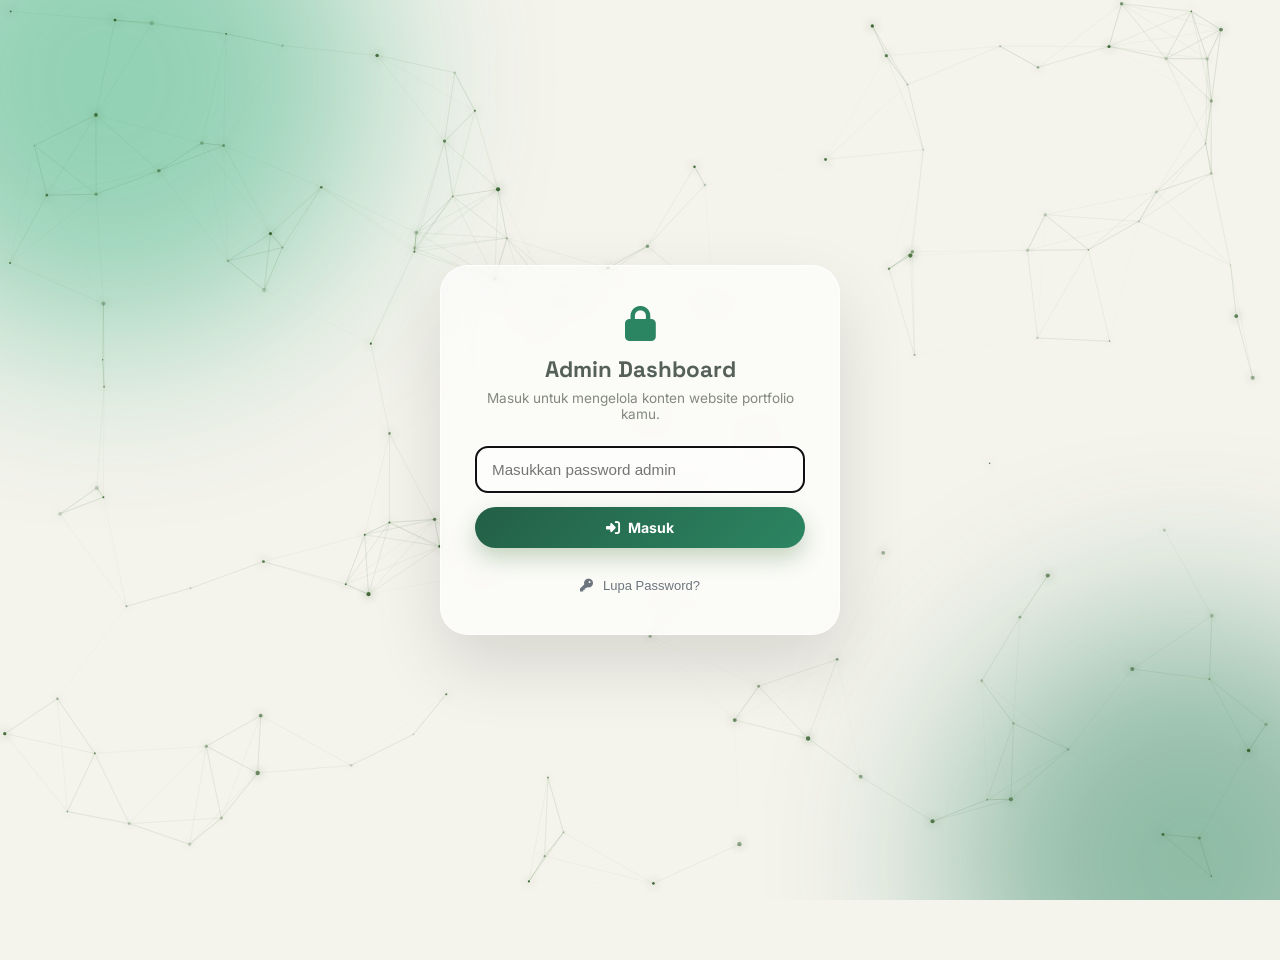
==== commit c14f2e89: "update" ====
--- a/portfolio/admin.html
+++ b/portfolio/admin.html
@@ -41,7 +41,9 @@
       </button>
     </form>
     <p class="admin-login-error" id="loginError"></p>
-    <p class="admin-login-hint">Password default: <strong>admin123</strong>. Segera ganti lewat tab Pengaturan setelah masuk.</p>
+    <a href="lupa-password.html" class="btn-lupa-password">
+      <i class="fa-solid fa-key"></i> Lupa Password?
+    </a>
   </div>
 </div>
 
@@ -162,7 +164,7 @@
       <section class="admin-panel" id="panel-experience">
         <div class="admin-card">
           <h2>Experience &amp; Education</h2>
-          <p class="hint">Urutan kartu di sini sama dengan urutan tampil di timeline halaman utama.</p>
+          <p class="hint">Urutan kartu di sini sama dengan urutan tampil di timeline halaman utama. Isi Posisi/Peran dan Deskripsi untuk versi ID & EN.</p>
           <div class="item-list" id="experienceList"></div>
           <div class="admin-actions-row">
             <button class="btn-admin-outline" id="addExperienceBtn"><i class="fa-solid fa-plus"></i> Tambah Pengalaman</button>
@@ -175,7 +177,7 @@
       <section class="admin-panel" id="panel-projects">
         <div class="admin-card">
           <h2>Projects</h2>
-          <p class="hint">Upload beberapa foto sekaligus untuk satu project — foto pertama jadi thumbnail utama, sisanya bisa digeser di kartu project pada halaman utama.</p>
+          <p class="hint">Upload beberapa foto sekaligus untuk satu project — foto pertama jadi thumbnail utama, sisanya bisa digeser di kartu project pada halaman utama. Isi Deskripsi untuk versi ID & EN.</p>
           <div class="item-list" id="projectsList"></div>
           <div class="admin-actions-row">
             <button class="btn-admin-outline" id="addProjectBtn"><i class="fa-solid fa-plus"></i> Tambah Project</button>
@@ -188,7 +190,7 @@
       <section class="admin-panel" id="panel-certificates">
         <div class="admin-card">
           <h2>Certificate</h2>
-          <p class="hint">Kategori menentukan filter di halaman utama, contoh: internship, training, certification.</p>
+          <p class="hint">Kategori menentukan filter di halaman utama: internship, training, certification. Isi Deskripsi untuk versi ID & EN.</p>
           <div class="item-list" id="certificatesList"></div>
           <div class="admin-actions-row">
             <button class="btn-admin-outline" id="addCertificateBtn"><i class="fa-solid fa-plus"></i> Tambah Sertifikat</button>
@@ -216,15 +218,17 @@
           <h2>Publish Perubahan</h2>
           <div class="warn-box">
             <strong>Penting:</strong> website ini adalah situs statis tanpa server/database. Semua perubahan di dashboard ini
-            tersimpan di penyimpanan browser (localStorage) perangkat yang kamu pakai sekarang — jadi hanya kamu yang bisa
-            melihatnya lewat browser ini, dan pengunjung lain belum melihat perubahan tersebut. Untuk membuat perubahan
-            tampil permanen bagi semua orang, unduh file <code>data.js</code> terbaru lalu ganti file lama di server/hosting kamu.
-          </div>
+            tersimpan di penyimpanan browser (localStorage) perangkat yang kamu pakai sekarang — sehingga langsung terlihat
+            saat kamu klik "Lihat Preview" di browser ini, tapi pengunjung lain BELUM melihat perubahan tersebut. Untuk membuat
+            perubahan tampil permanen bagi semua orang, unduh file <code>data.js</code> terbaru lalu ganti file lama di server/hosting kamu
+            (dan git add / commit / push kalau pakai Git).
+          </div>
+          <p class="hint" id="publishStatusHint"></p>
           <ol class="publish-steps">
-            <li>Klik <strong>"Lihat Preview"</strong> untuk mengecek tampilan sebelum dipublikasikan.</li>
+            <li>Klik <strong>"Lihat Preview"</strong> untuk mengecek tampilan sebelum dipublikasikan (sudah otomatis memakai data terbaru dari dashboard).</li>
             <li>Klik <strong>"Unduh data.js"</strong> — file ini berisi semua konten terbaru (Experience, Projects, Certificate, Skills, teks ID/EN).</li>
             <li>Ganti file <code>assets/js/data.js</code> di folder website/hosting kamu dengan file yang baru diunduh.</li>
-            <li>Upload ulang ke hosting (atau commit &amp; push jika pakai GitHub Pages/Netlify/Vercel).</li>
+            <li>Upload ulang ke hosting (atau <code>git add . &amp;&amp; git commit -m "update konten" &amp;&amp; git push</code> jika pakai GitHub Pages/Netlify/Vercel).</li>
           </ol>
           <div class="admin-actions-row">
             <button class="btn-admin-outline" id="previewBtn"><i class="fa-solid fa-eye"></i> Lihat Preview</button>
@@ -238,7 +242,7 @@
       <section class="admin-panel" id="panel-settings">
         <div class="admin-card">
           <h2>Ganti Password Admin</h2>
-          <p class="hint">Password hanya tersimpan di browser ini (bukan sistem login server). Gunakan sekadar sebagai penghalang ringan agar orang lain tidak iseng mengubah isi website.</p>
+          <p class="hint">Password hanya tersimpan di browser ini (bukan sistem login server). Gunakan sekadar sebagai penghalang ringan agar orang lain tidak iseng mengubah isi website. Lupa password? Gunakan halaman <a href="lupa-password.html">Lupa Password</a>.</p>
           <div class="field-grid">
             <div class="field"><label>Password Saat Ini</label><input type="password" id="f_current_pass"></div>
             <div class="field"><label>Password Baru</label><input type="password" id="f_new_pass"></div>
@@ -259,6 +263,7 @@
 <script>
   var __v2 = Date.now();
   document.write('<script src="assets/js/data.js?v=' + __v2 + '"><\/script>');
+  document.write('<script src="assets/js/content-store.js?v=' + __v2 + '"><\/script>');
   document.write('<script src="assets/js/admin.js?v=' + __v2 + '"><\/script>');
   document.write('<script src="assets/js/particles-bg.js?v=' + __v2 + '"><\/script>');
 </script>
--- a/portfolio/assets/css/style.css
+++ b/portfolio/assets/css/style.css
@@ -1,9 +1,4 @@
 :root{
-    /* ---- color tokens (light) ----
-       Palet terang versi baru: latar netral hangat (bukan
-       hijau pucat merata) dengan aksen teal-emerald yang
-       lebih segar, supaya hijau hanya muncul di elemen
-       aksen/interaktif, bukan mendominasi seluruh layar. */
     --bg: #f4f3ec;
     --bg-soft: #ece9de;
     --text-main: #f7faf2;
@@ -67,8 +62,7 @@
   button{font-family:inherit;border:none;background:none;cursor:pointer;}
   
   ::selection{background:var(--accent);color:#0e140a;}
-  
-  /* ---------------- background blobs ---------------- */
+ 
   .bg-decor{position:fixed;inset:0;z-index:-2;overflow:hidden;pointer-events:none;}
   .blob{position:absolute;border-radius:50%;filter:blur(90px);opacity:.5;}
   .blob-1{width:520px;height:520px;background:var(--accent);top:-180px;left:-150px;animation:float1 18s ease-in-out infinite;}
@@ -132,7 +126,7 @@
   .logo-dot{
     width:7px;height:7px;border-radius:50%;flex-shrink:0;
     background:var(--accent);box-shadow:0 0 10px var(--glow);
-    animation:logoDotPulse 1.8s ease-in-out infinite;
+    animation:logoDotPulse 2.5s ease-in-out infinite alternate;
   }
   @keyframes logoDotPulse{
     0%,100%{opacity:.45;transform:scale(.75);}
@@ -548,22 +542,60 @@
     .lightbox-nav.right{right:8px;}
   }
   
+/* ================= CONTACT ================= */
   .contact-grid{display:grid;grid-template-columns:1fr 1.2fr;gap:60px;}
   .contact-info p{line-height:1.8;margin-bottom:28px;}
-  .contact-item{display:flex;align-items:center;gap:14px;margin-bottom:18px;font-size:.95rem;}
-  .contact-item i{
-    width:42px;height:42px;border-radius:50%;background:var(--card-bg);border:1px solid var(--card-border);
-    display:flex;align-items:center;justify-content:center;color:var(--accent-dark);
-  }
-  [data-theme="dark"] .contact-item i{color:var(--accent);}
-  .contact-socials{display:flex;gap:14px;margin-top:30px;}
+
+  .contact-cards{display:grid;grid-template-columns:repeat(3,1fr);gap:14px;margin-bottom:28px;}
+  .contact-card{
+    position:relative;background:var(--card-bg);
+    border:1px solid var(--card-border);
+    border-top:3px solid var(--accent-2);
+    border-radius:var(--radius-md);
+    padding:22px 12px 18px;text-align:center;
+    transition:transform .3s cubic-bezier(.4,0,.2,1), box-shadow .3s, border-color .3s;
+    cursor:default;overflow:hidden;
+  }
+  .contact-card::before{
+    content:'';position:absolute;inset:0;
+    background:radial-gradient(circle at 50% 0%, var(--glow), transparent 70%);
+    opacity:0;transition:opacity .35s;
+  }
+  .contact-card:hover{
+    transform:scale(1.07) translateY(-5px);
+    box-shadow:0 18px 36px rgba(0,0,0,0.14);
+    border-color:var(--accent-2);
+  }
+  .contact-card:hover::before{opacity:1;}
+  .contact-card-icon{
+    width:46px;height:46px;border-radius:50%;margin:0 auto 12px;
+    background:linear-gradient(135deg,var(--accent-dark),var(--accent-2));color:#fff;
+    display:flex;align-items:center;justify-content:center;font-size:1.05rem;
+    transition:var(--transition);position:relative;z-index:1;
+  }
+  .contact-card:hover .contact-card-icon{transform:scale(1.18) rotate(-6deg);box-shadow:0 0 22px var(--glow);}
+  .contact-card-label{
+    display:block;font-size:.7rem;color:var(--text-muted);text-transform:uppercase;
+    letter-spacing:.5px;margin-bottom:6px;position:relative;z-index:1;
+  }
+  .contact-card-value{
+    display:block;font-size:.82rem;font-weight:600;color:var(--text-body);
+    word-break:break-word;line-height:1.4;position:relative;z-index:1;
+  }
+  [data-theme="dark"] .contact-card-value{color:var(--text-main);}
+
+  @media (max-width:700px){
+    .contact-cards{grid-template-columns:1fr;}
+  }
+
+  .contact-socials{display:flex;gap:14px;margin-top:4px;}
   .contact-socials a{
     width:42px;height:42px;border-radius:50%;border:1.5px solid var(--accent-2);
     display:flex;align-items:center;justify-content:center;color:var(--accent-dark);transition:var(--transition);
   }
   [data-theme="dark"] .contact-socials a{color:var(--accent);}
   .contact-socials a:hover{background:var(--accent-2);color:#fff;}
-  
+
   .contact-form{
     background:var(--card-bg);border:1px solid var(--card-border);border-radius:var(--radius-lg);
     padding:36px;backdrop-filter:blur(10px);
@@ -577,7 +609,7 @@
   [data-theme="dark"] .form-row input,[data-theme="dark"] .form-row textarea{background:rgba(255,255,255,0.03);color:var(--text-main);}
   .form-row input:focus, .form-row textarea:focus{outline:none;border-color:var(--accent-2);box-shadow:0 0 0 3px var(--glow);}
   .form-status{margin-top:14px;font-size:.85rem;text-align:center;min-height:1.2em;}
-  
+
   @media (max-width:860px){.contact-grid{grid-template-columns:1fr;}}
   
   /* ================= FOOTER ================= */
--- a/portfolio/assets/css/admin.css
+++ b/portfolio/assets/css/admin.css
@@ -1,14 +1,10 @@
-/* =====================================================
-   ADMIN DASHBOARD — menggunakan variabel warna dari
-   style.css (root sudah dimuat lebih dulu di admin.html)
-===================================================== */
+
 
 .admin-body{
     min-height:100vh;
     padding-bottom:60px;
   }
   
-  /* ---------- topbar ---------- */
   .admin-topbar{
     display:flex;align-items:center;justify-content:space-between;
     padding:16px 28px;background:var(--nav-bg);backdrop-filter:blur(18px);
@@ -46,6 +42,23 @@
   .admin-login-card .btn-admin-primary{width:100%;justify-content:center;}
   .admin-login-error{color:#c0392b;font-size:.82rem;margin-top:10px;min-height:1.2em;}
   .admin-login-hint{font-size:.72rem;color:var(--text-muted);margin-top:18px;line-height:1.6;}
+
+  .btn-lupa-password {
+    font-size: 13px;
+    font-weight: 400;                
+    color: #6c757d;       
+    text-decoration: none;         
+    font-family: sans-serif;
+    display: inline-flex;
+    align-items: center;
+    gap: 10px;                       /* Jarak antara ikon dan teks */
+  }
+  
+  /* Efek saat tombol disentuh kursor */
+  .btn-lupa-password:hover {
+    color: #bcbcbc;                 /* Berubah menjadi warna biru */
+    text-decoration: underline;     /* Muncul garis bawah saat di-hover */
+  }
   
   /* ---------- shell layout ---------- */
   .admin-shell{display:none;max-width:1280px;margin:0 auto;padding:28px 24px;gap:26px;grid-template-columns:220px 1fr;}
